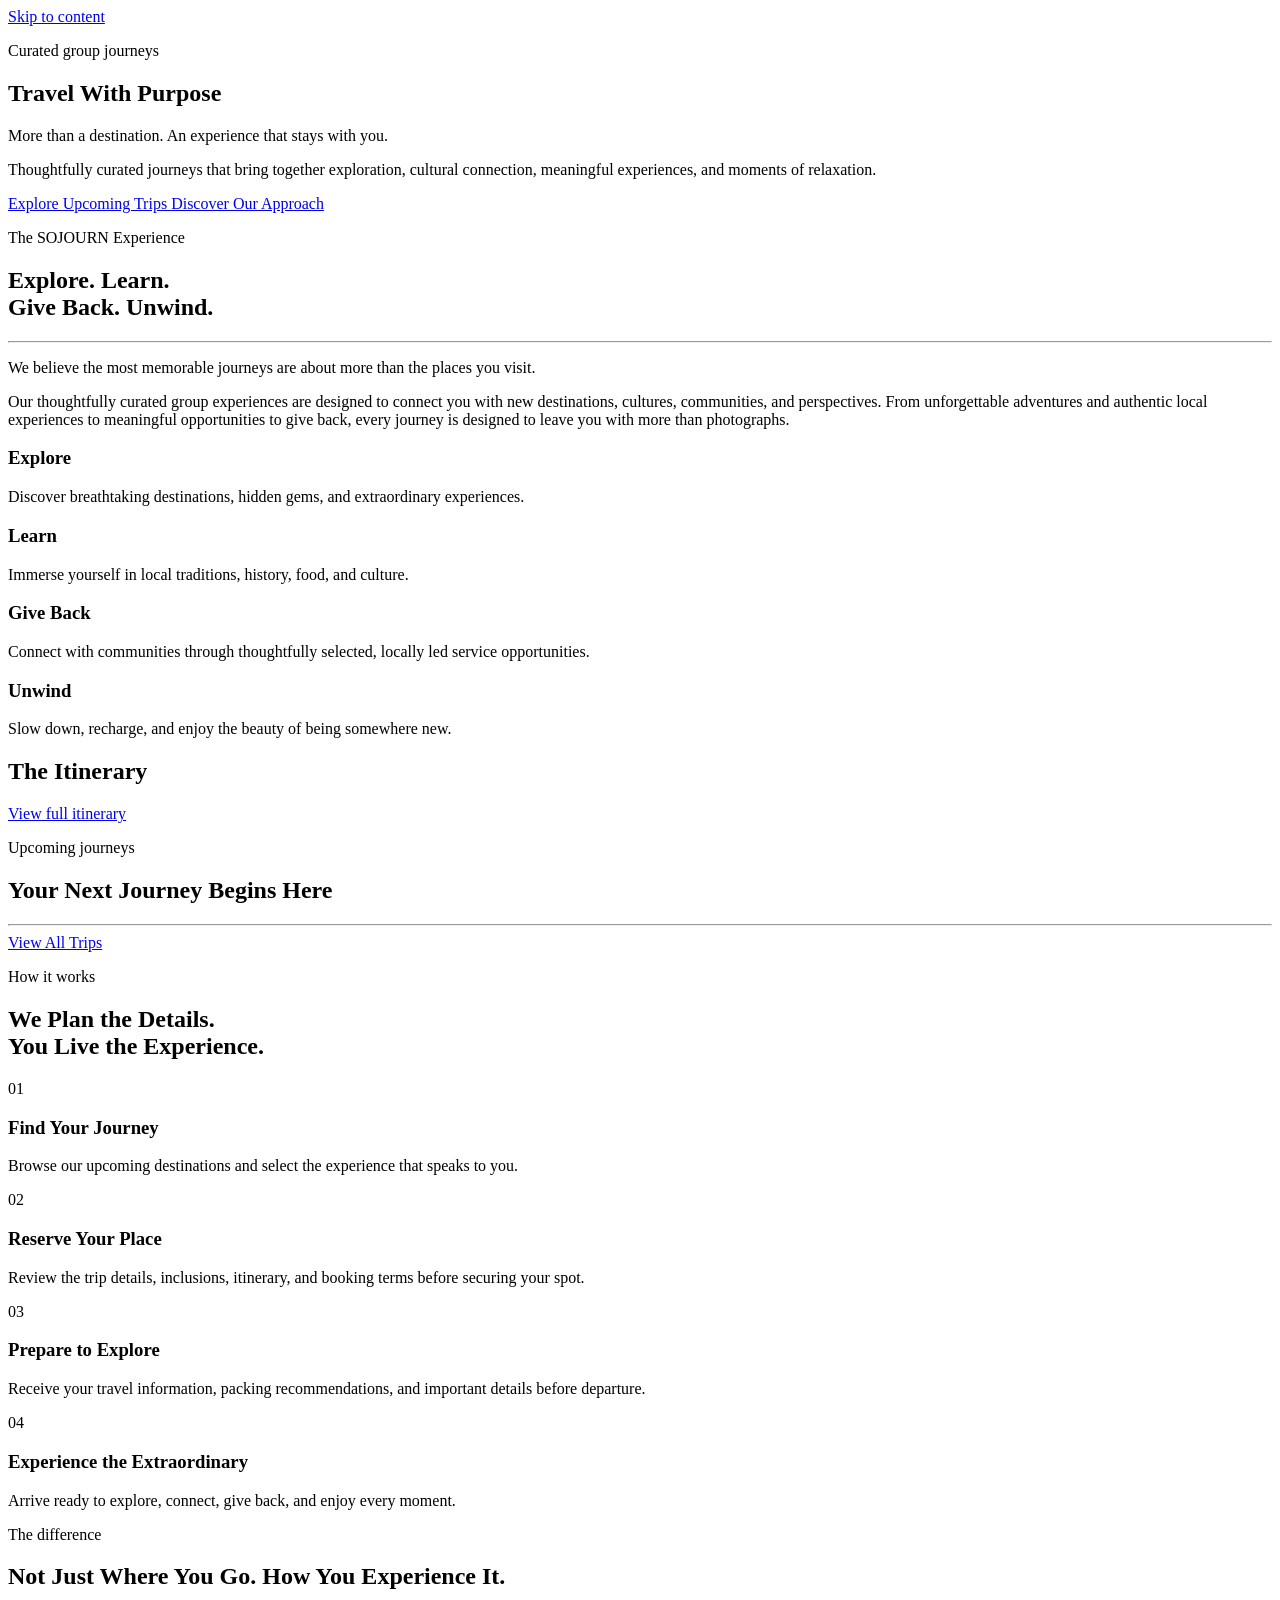
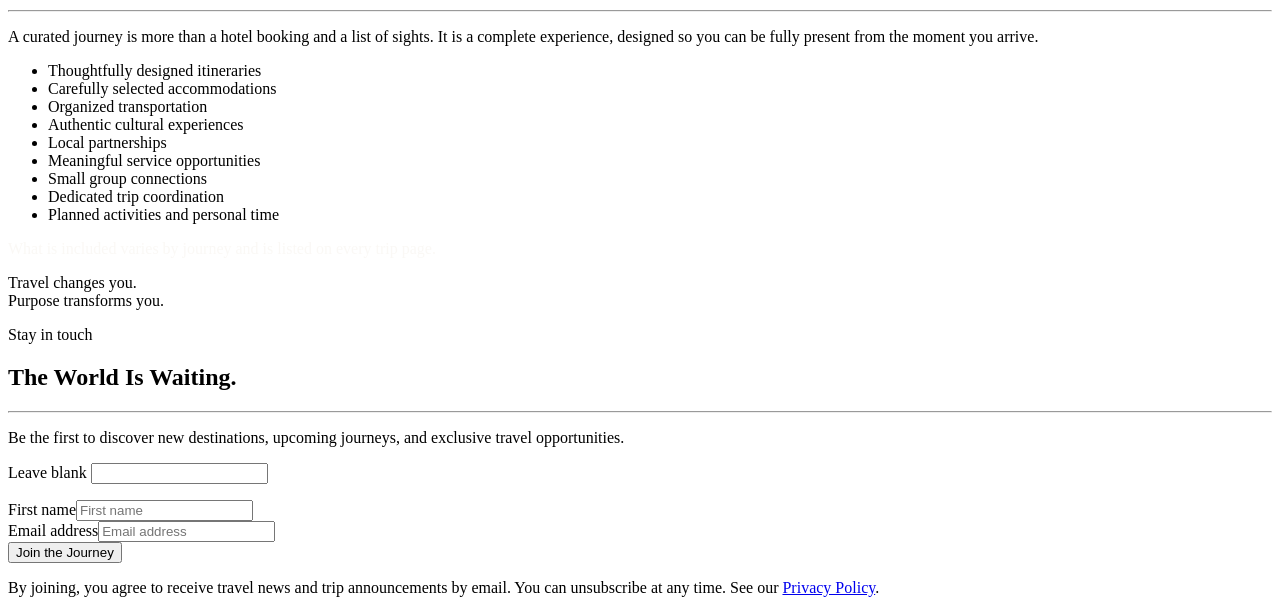
==== index.html @ 76ed1689 "Add files via upload" ====
<!doctype html>
<html lang="en" class="no-js">
<head>
  <meta charset="utf-8">
  <meta name="viewport" content="width=device-width, initial-scale=1">
  <title>SOJOURN | Travel With Purpose</title>
  <meta name="description" content="Thoughtfully curated small group journeys that bring together exploration, cultural connection, meaningful service and time to unwind.">
  <meta property="og:title" content="SOJOURN | Travel With Purpose">
  <meta property="og:description" content="Curated group journeys to explore, learn, give back and unwind.">
  <meta property="og:type" content="website">
  <meta property="og:image" content="https://images.unsplash.com/photo-1499678329028-101435549a4e?auto=format&fit=crop&w=1200&q=75">
  <meta name="theme-color" content="#28372E">
  <link rel="icon" href="assets/img/favicon.svg" type="image/svg+xml">
  <link rel="preconnect" href="https://fonts.googleapis.com">
  <link rel="preconnect" href="https://fonts.gstatic.com" crossorigin>
  <link href="https://fonts.googleapis.com/css2?family=Cormorant+Garamond:ital,wght@0,400;0,500;1,400&family=Inter:wght@400;500;600&family=Pinyon+Script&display=swap" rel="stylesheet">
  <link rel="stylesheet" href="assets/css/styles.css">
</head>
<body data-page="home">
  <a class="skip-link" href="#main">Skip to content</a>
  <header data-site-header></header>

  <main id="main">
    <!-- HERO -->
    <section class="hero" aria-labelledby="hero-title">
      <div class="hero-media"><span data-img="1499678329028-101435549a4e" data-alt="Sunset over a cliffside village on the Italian coast" data-eager></span></div>
      <div class="container hero-content">
        <p class="eyebrow">Curated group journeys</p>
        <h1 class="display" id="hero-title">Travel With Purpose</h1>
        <p class="hero-sub">More than a destination. An experience that stays with you.</p>
        <p class="hero-desc">Thoughtfully curated journeys that bring together exploration, cultural connection, meaningful experiences, and moments of relaxation.</p>
        <div class="btn-row">
          <a class="btn btn-light" href="trips.html">Explore Upcoming Trips <span data-icon="arrow"></span></a>
          <a class="btn btn-outline" href="approach.html">Discover Our Approach</a>
        </div>
      </div>
      <span class="scroll-cue" aria-hidden="true"></span>
    </section>

    <!-- EXPERIENCE -->
    <section class="section" aria-labelledby="exp-title">
      <div class="container split wide-right">
        <div class="framed-img reveal"><span data-img="1469796466635-455ede028aca" data-alt="A whitewashed terrace with bougainvillea above the sea" data-sizes="(min-width:900px) 45vw, 100vw"></span></div>
        <div class="reveal d1">
          <p class="eyebrow">The <span data-brand="name">SOJOURN</span> Experience</p>
          <h2 class="h2" id="exp-title">Explore. Learn.<br>Give Back. Unwind.</h2>
          <hr class="rule">
          <p class="lead">We believe the most memorable journeys are about more than the places you visit.</p>
          <p class="muted">Our thoughtfully curated group experiences are designed to connect you with new destinations, cultures, communities, and perspectives. From unforgettable adventures and authentic local experiences to meaningful opportunities to give back, every journey is designed to leave you with more than photographs.</p>
          <div class="pillars">
            <div class="pillar"><span data-icon="compass"></span><h3>Explore</h3><p>Discover breathtaking destinations, hidden gems, and extraordinary experiences.</p></div>
            <div class="pillar"><span data-icon="book"></span><h3>Learn</h3><p>Immerse yourself in local traditions, history, food, and culture.</p></div>
            <div class="pillar"><span data-icon="heart"></span><h3>Give Back</h3><p>Connect with communities through thoughtfully selected, locally led service opportunities.</p></div>
            <div class="pillar"><span data-icon="sun"></span><h3>Unwind</h3><p>Slow down, recharge, and enjoy the beauty of being somewhere new.</p></div>
          </div>
        </div>
      </div>
    </section>

    <!-- FEATURED TRIP (filled from trips.js) -->
    <section id="featured" aria-label="Featured trip"></section>

    <!-- ITINERARY PREVIEW (filled from trips.js) -->
    <section class="section tight" id="itinerary-preview" aria-labelledby="strip-title">
      <div class="container">
        <div class="strip-head"><h2 id="strip-title">The Itinerary</h2><span class="line"></span><a class="text-link" id="strip-link" href="trips.html">View full itinerary <span data-icon="arrow"></span></a></div>
        <div class="day-strip" id="day-strip"></div>
      </div>
    </section>

    <!-- DESTINATIONS -->
    <section class="section bg-cream" aria-labelledby="dest-title">
      <div class="container">
        <div class="section-head center reveal">
          <p class="eyebrow">Upcoming journeys</p>
          <h2 class="h2" id="dest-title">Your Next Journey Begins Here</h2>
          <hr class="rule">
        </div>
        <div class="trip-grid four" id="home-trips"></div>
        <div class="center mt-l"><a class="btn btn-dark" href="trips.html">View All Trips <span data-icon="arrow"></span></a></div>
      </div>
    </section>

    <!-- HOW IT WORKS -->
    <section class="section" aria-labelledby="how-title">
      <div class="container">
        <div class="section-head reveal">
          <p class="eyebrow">How it works</p>
          <h2 class="h2" id="how-title">We Plan the Details.<br>You Live the Experience.</h2>
        </div>
        <div class="steps">
          <div class="step reveal"><span class="step-num">01</span><h3>Find Your Journey</h3><p>Browse our upcoming destinations and select the experience that speaks to you.</p></div>
          <div class="step reveal d1"><span class="step-num">02</span><h3>Reserve Your Place</h3><p>Review the trip details, inclusions, itinerary, and booking terms before securing your spot.</p></div>
          <div class="step reveal d2"><span class="step-num">03</span><h3>Prepare to Explore</h3><p>Receive your travel information, packing recommendations, and important details before departure.</p></div>
          <div class="step reveal d3"><span class="step-num">04</span><h3>Experience the Extraordinary</h3><p>Arrive ready to explore, connect, give back, and enjoy every moment.</p></div>
        </div>
      </div>
    </section>

    <!-- THE DIFFERENCE -->
    <section class="section bg-forest on-dark" aria-labelledby="diff-title">
      <div class="container split">
        <div class="reveal">
          <p class="eyebrow">The difference</p>
          <h2 class="h2" id="diff-title">Not Just Where You Go. How You Experience It.</h2>
          <hr class="rule">
          <p class="lead">A curated journey is more than a hotel booking and a list of sights. It is a complete experience, designed so you can be fully present from the moment you arrive.</p>
          <ul class="diff-list mt-m">
            <li><span data-icon="check"></span>Thoughtfully designed itineraries</li>
            <li><span data-icon="check"></span>Carefully selected accommodations</li>
            <li><span data-icon="check"></span>Organized transportation</li>
            <li><span data-icon="check"></span>Authentic cultural experiences</li>
            <li><span data-icon="check"></span>Local partnerships</li>
            <li><span data-icon="check"></span>Meaningful service opportunities</li>
            <li><span data-icon="check"></span>Small group connections</li>
            <li><span data-icon="check"></span>Dedicated trip coordination</li>
            <li><span data-icon="check"></span>Planned activities and personal time</li>
          </ul>
          <p class="small mt-m" style="color:rgba(247,244,238,.6)">What is included varies by journey and is listed on every trip page.</p>
        </div>
        <div class="reveal d1"><span data-img="1528605248644-14dd04022da1" data-alt="A small group sharing a long dinner together" data-sizes="(min-width:900px) 45vw, 100vw"></span></div>
      </div>
    </section>

    <!-- QUOTE -->
    <section class="quote-band" aria-label="Our belief">
      <span data-img="1476514525535-07fb3b4ae5f1" data-alt=""></span>
      <div class="container reveal">
        <p class="script mb-0">Travel changes you.<br>Purpose transforms you.</p>
      </div>
    </section>

    <!-- SIGNUP -->
    <section class="section" id="join" aria-labelledby="join-title">
      <div class="container signup">
        <div class="signup-media reveal"><span data-img="1498503182468-3b51cbb6cb24" data-alt="A table set on a terrace overlooking the sea" data-sizes="(min-width:900px) 45vw, 100vw"></span></div>
        <div class="reveal d1">
          <p class="eyebrow">Stay in touch</p>
          <h2 class="h2" id="join-title">The World Is Waiting.</h2>
          <hr class="rule">
          <p class="muted">Be the first to discover new destinations, upcoming journeys, and exclusive travel opportunities.</p>
          <form name="newsletter" method="POST" data-netlify="true" netlify-honeypot="bot-field" data-simple-form data-success="Welcome to the journey. Watch your inbox for our next destinations." novalidate>
            <input type="hidden" name="form-name" value="newsletter">
            <p class="hidden"><label>Leave blank <input name="bot-field" tabindex="-1" autocomplete="off"></label></p>
            <div class="signup-fields">
              <div class="field"><label for="nl-name" class="visually-hidden">First name</label><input class="input" id="nl-name" name="first_name" placeholder="First name" autocomplete="given-name" required data-msg="Please enter your first name."></div>
              <div class="field"><label for="nl-email" class="visually-hidden">Email address</label><input class="input" id="nl-email" name="email" type="email" placeholder="Email address" autocomplete="email" required data-msg="Please enter your email address."></div>
              <button class="btn btn-dark" type="submit">Join the Journey</button>
            </div>
            <p class="consent">By joining, you agree to receive travel news and trip announcements by email. You can unsubscribe at any time. See our <a href="privacy.html">Privacy Policy</a>.</p>
            <div class="form-status" role="status" aria-live="polite"></div>
          </form>
        </div>
      </div>
    </section>
  </main>

  <footer data-site-footer></footer>

  <script src="assets/js/brand.js"></script>
  <script src="assets/js/trips.js"></script>
  <script src="assets/js/site.js"></script>
  <script src="assets/js/home.js"></script>
</body>
</html>
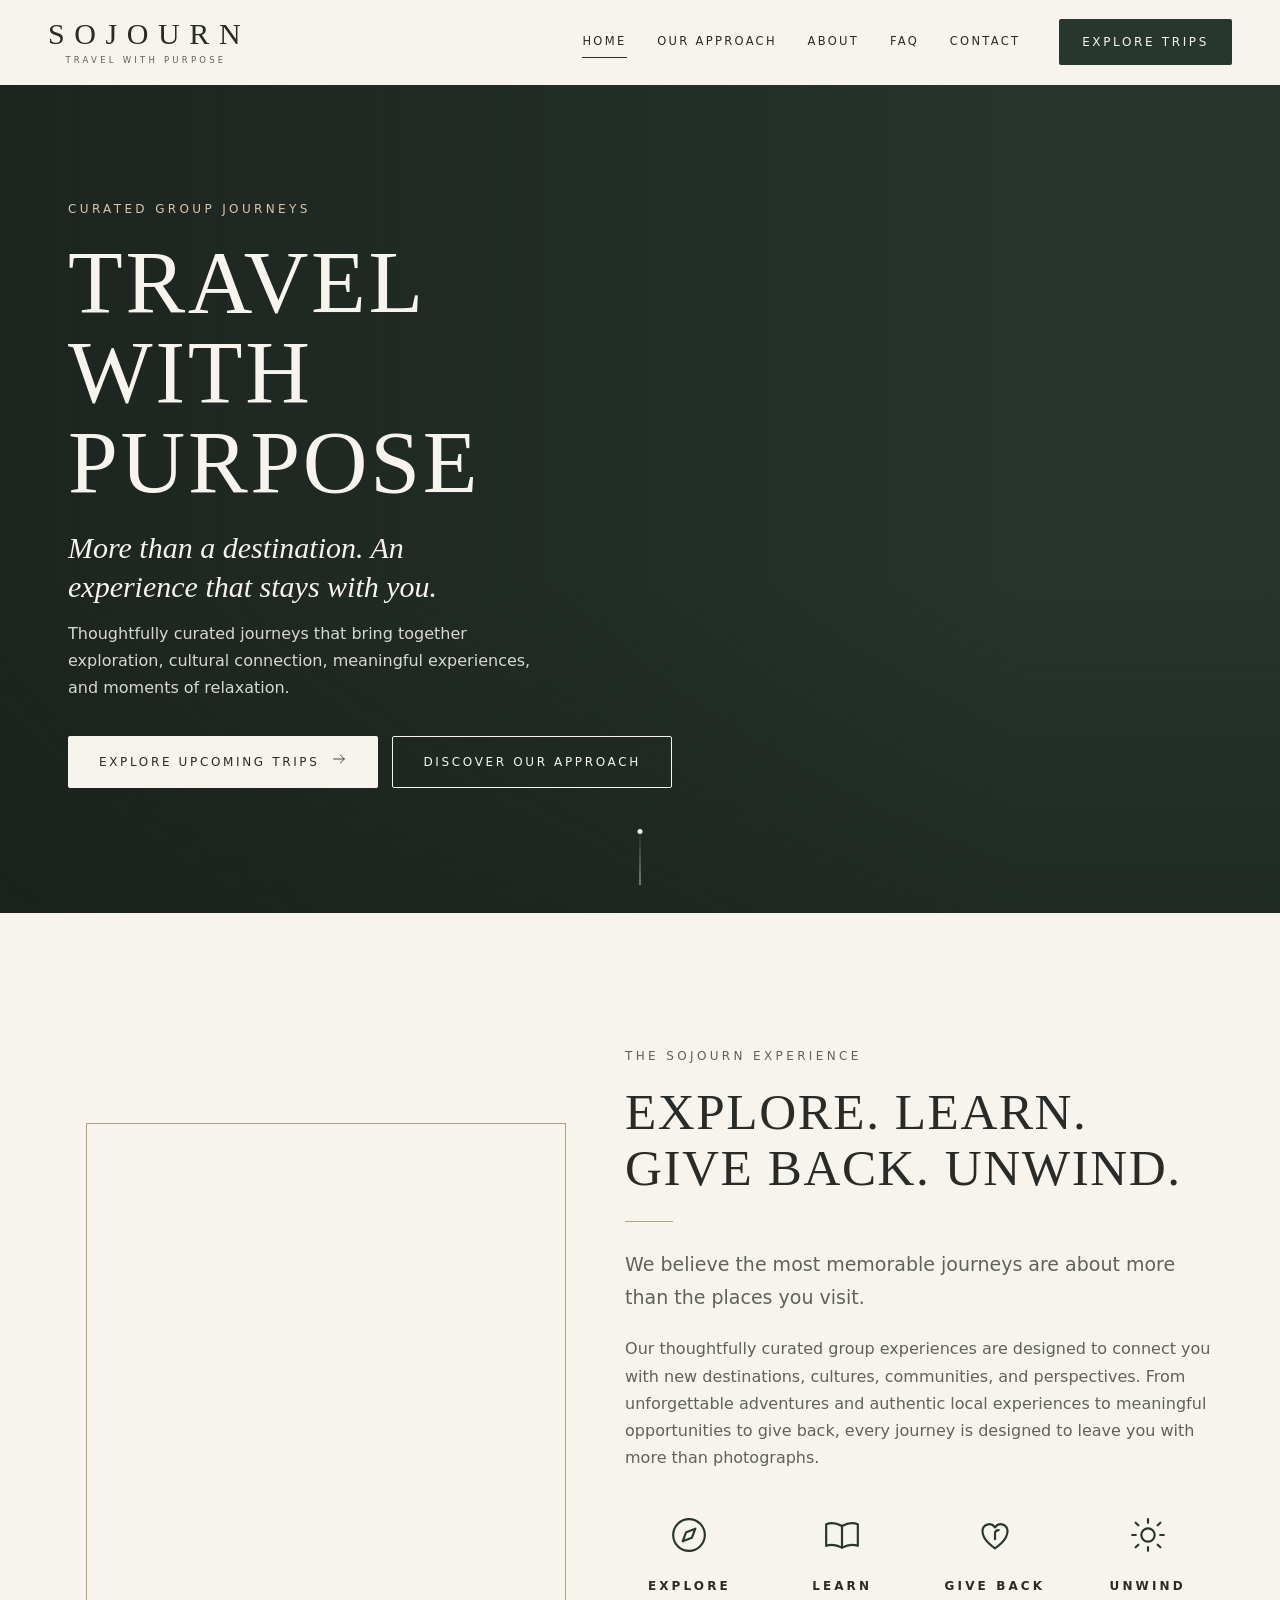
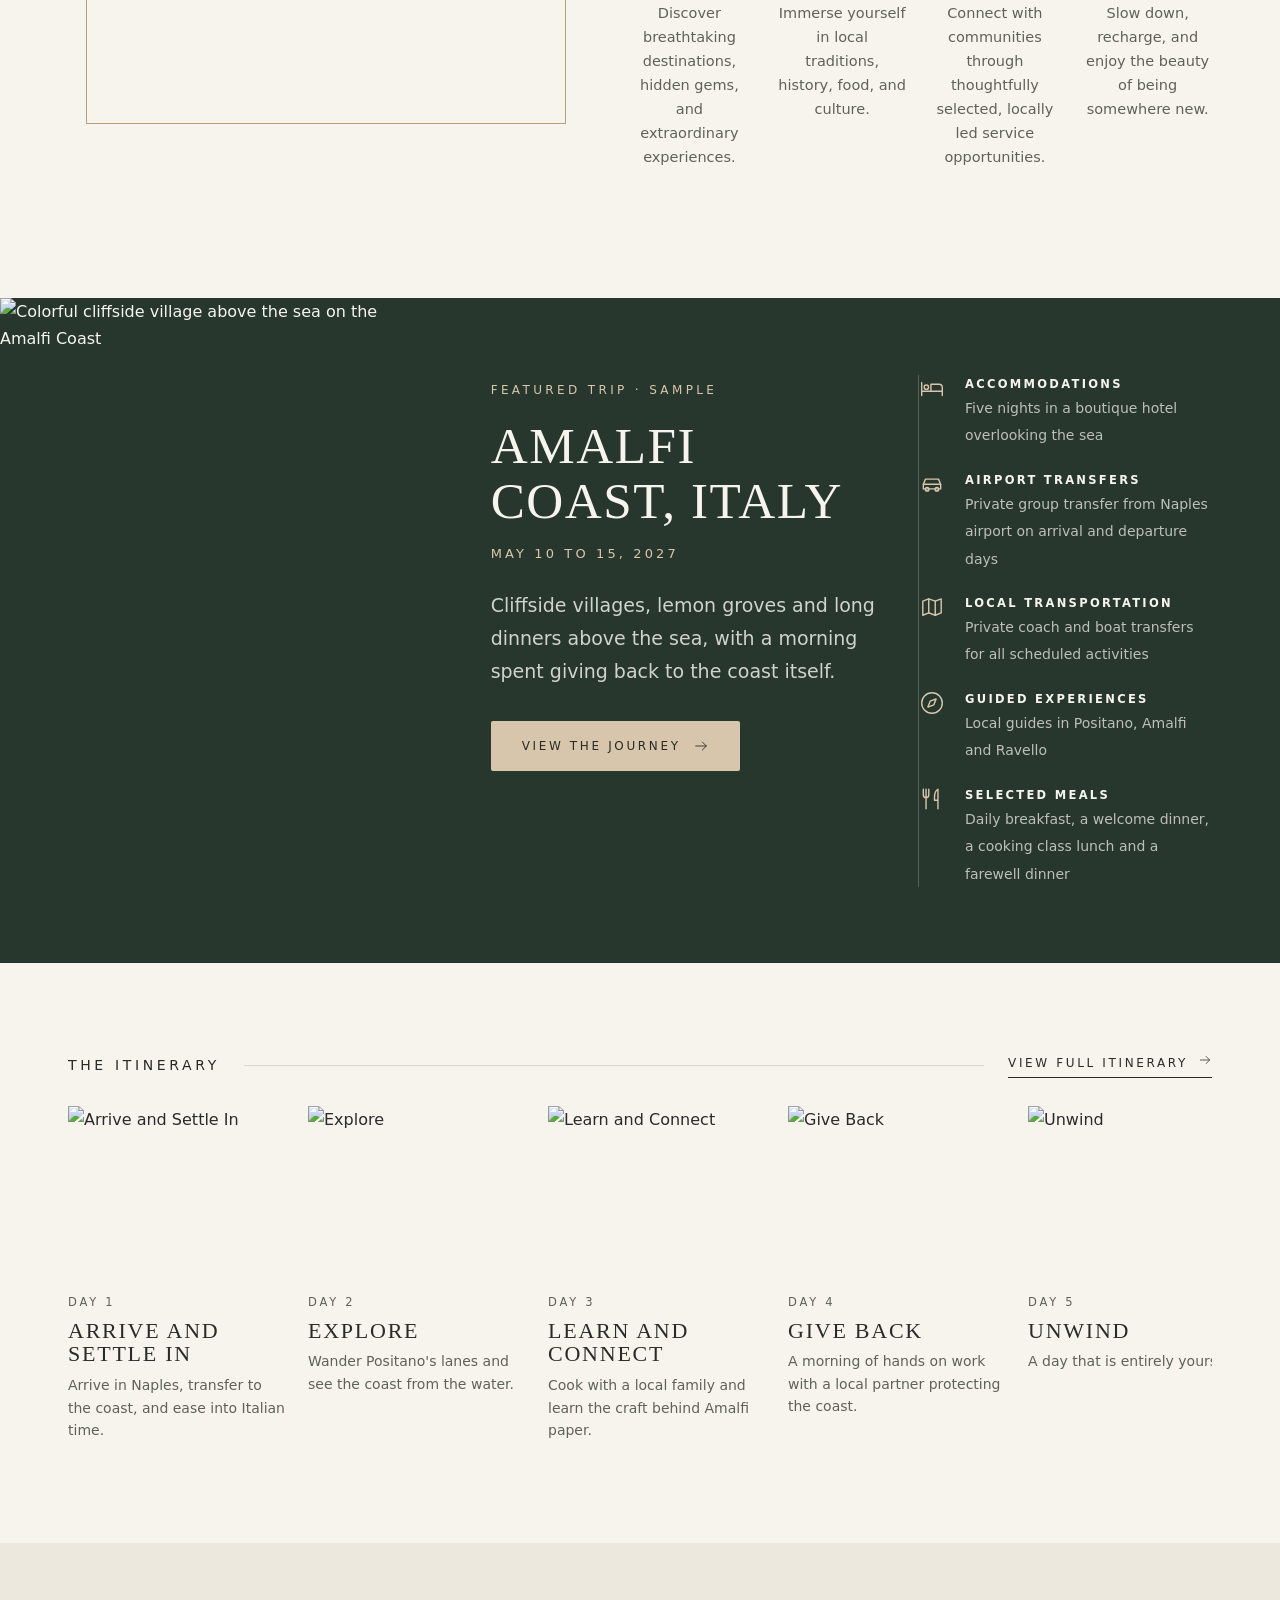
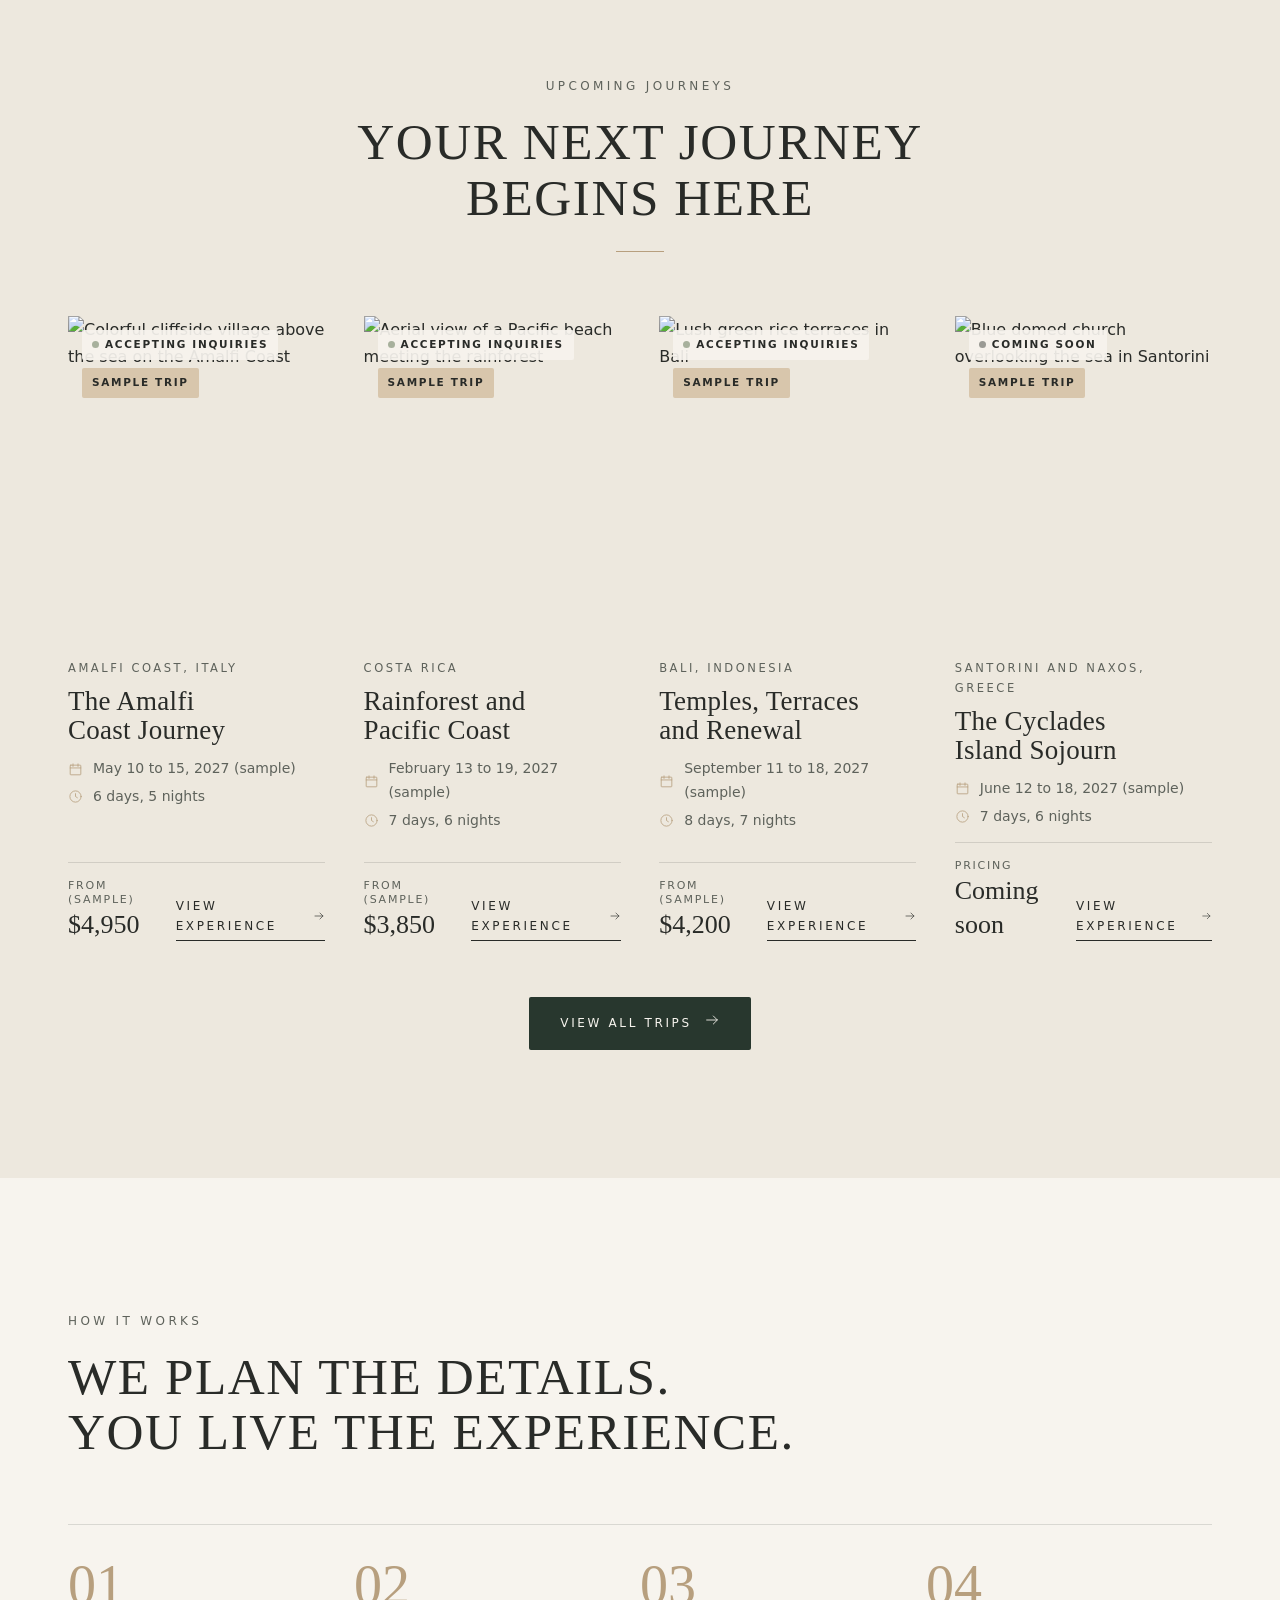
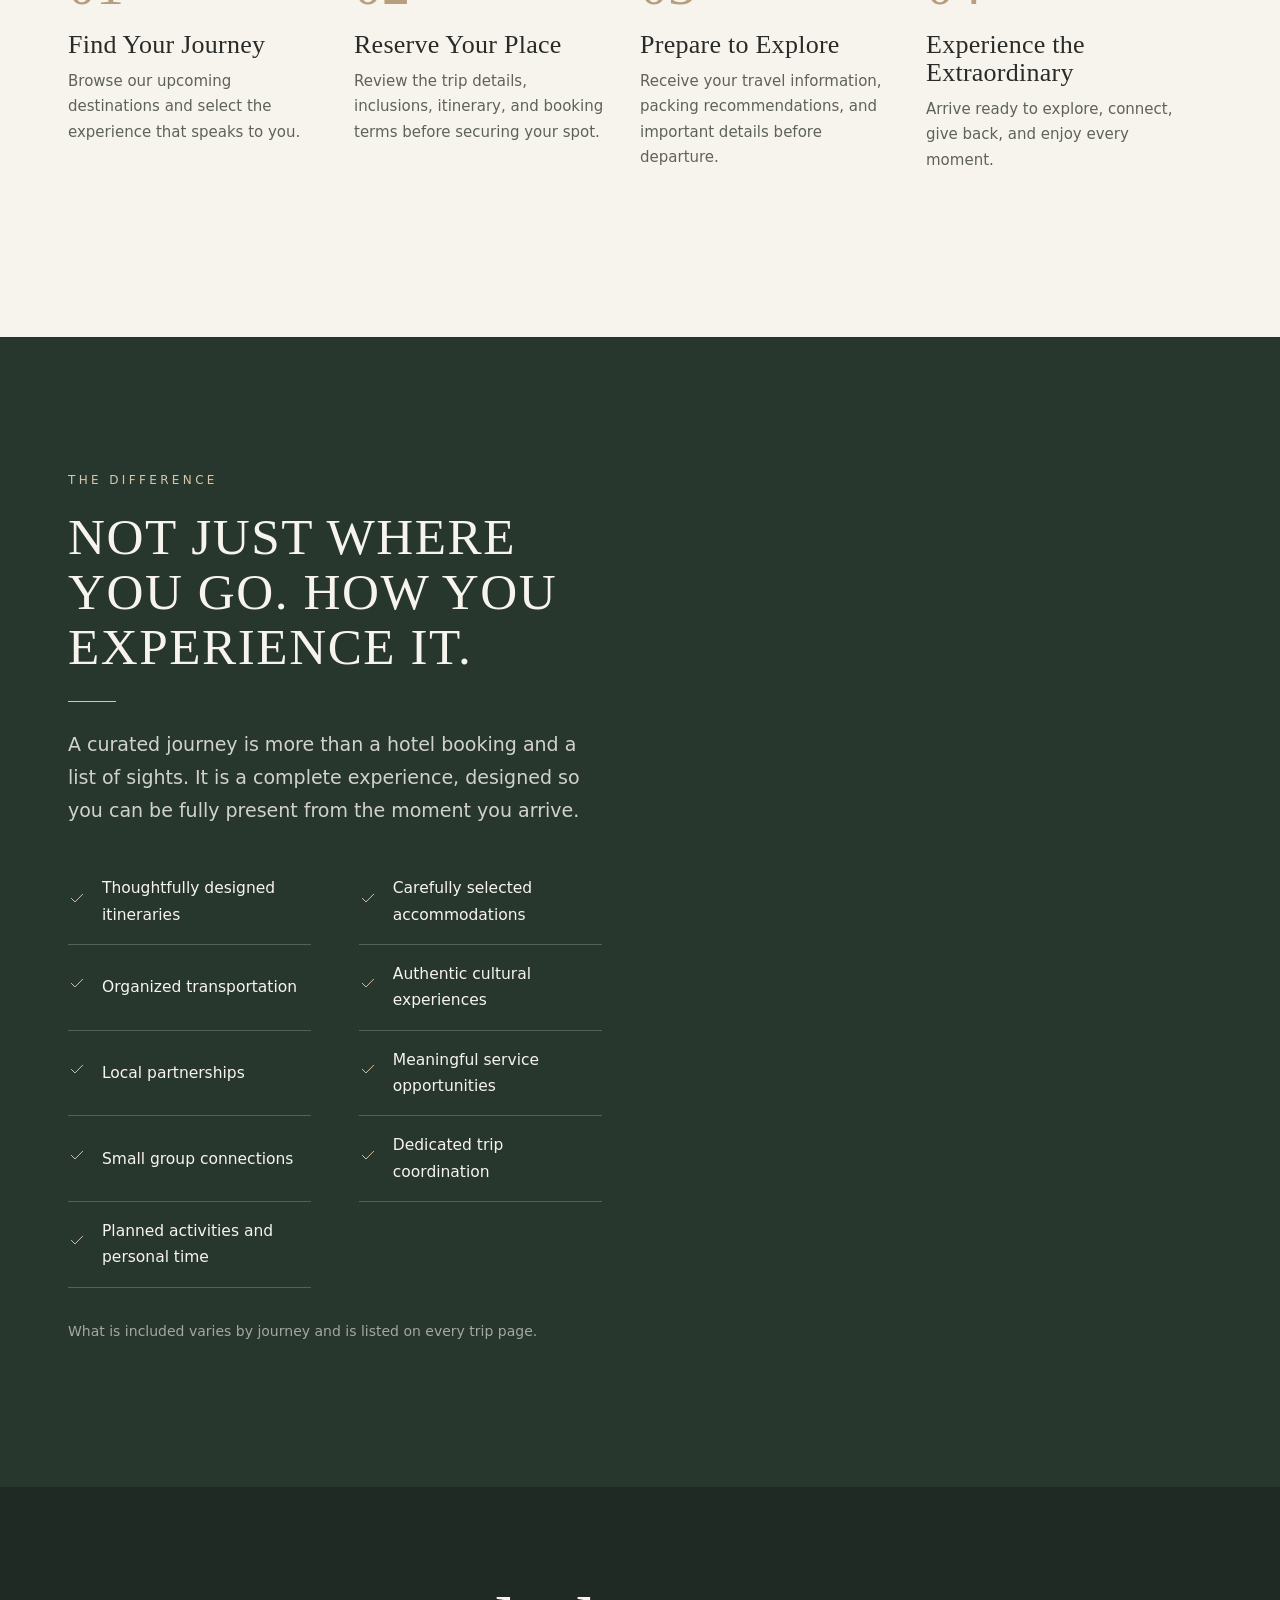
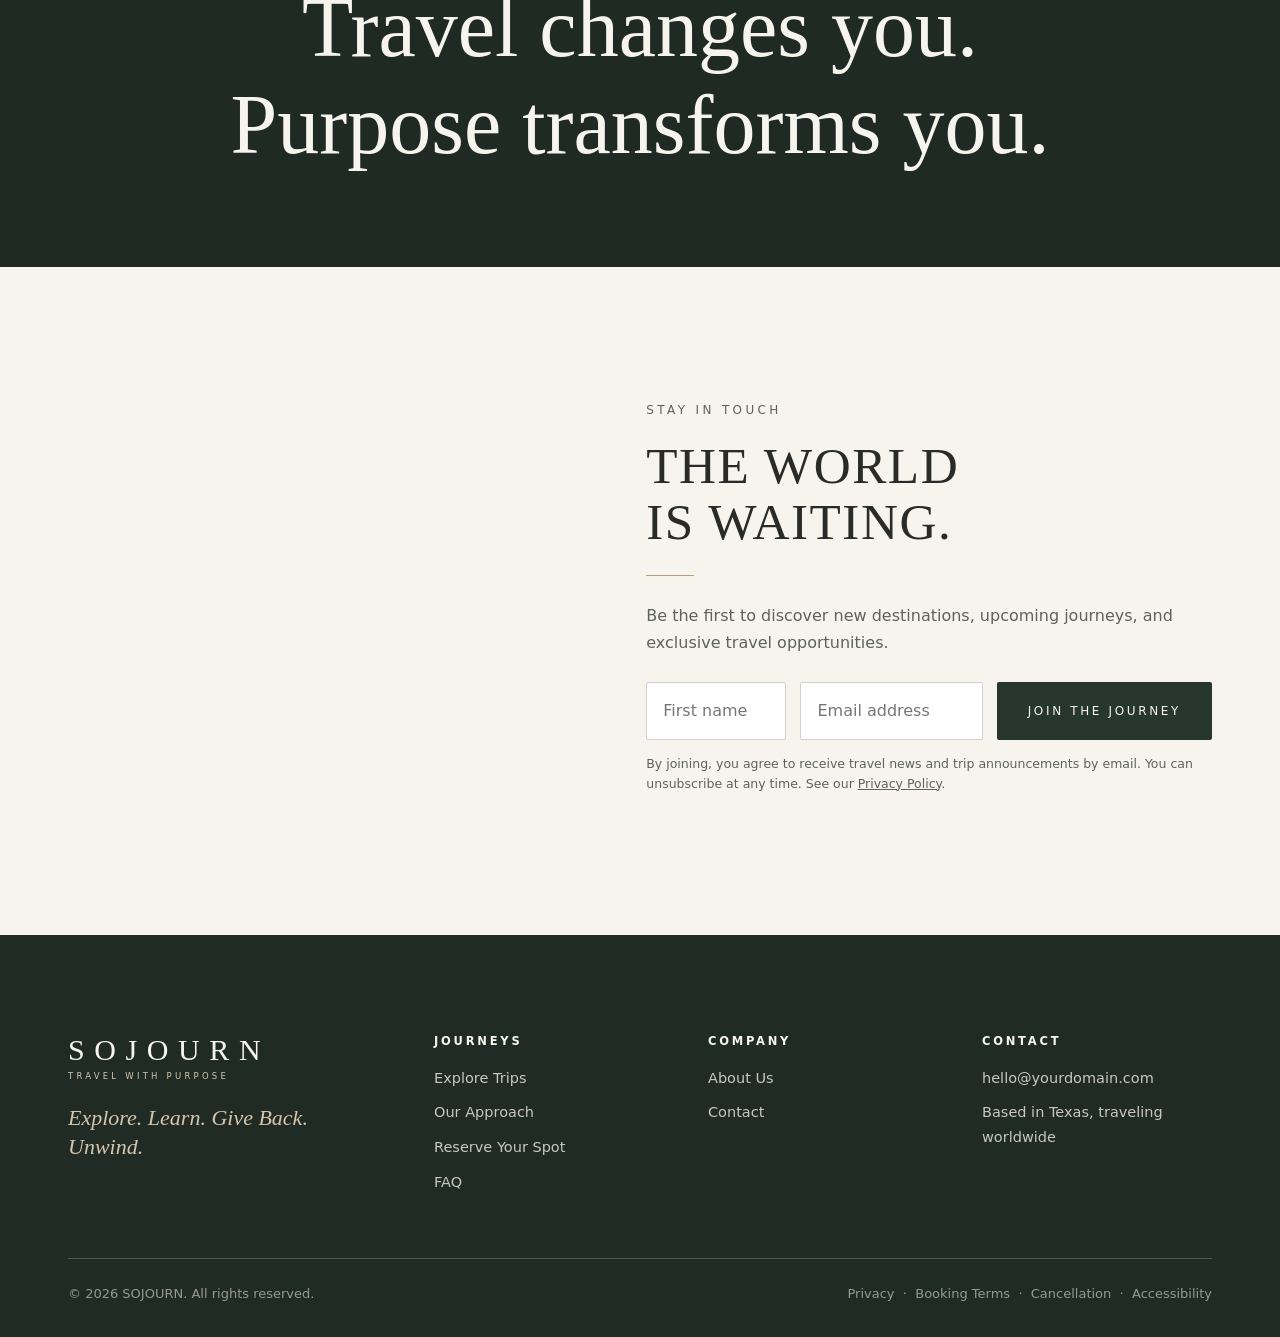
==== commit f627b504: "Add files via upload" ====
--- a/index.html
+++ b/index.html
@@ -10,11 +10,11 @@
   <meta property="og:type" content="website">
   <meta property="og:image" content="https://images.unsplash.com/photo-1499678329028-101435549a4e?auto=format&fit=crop&w=1200&q=75">
   <meta name="theme-color" content="#28372E">
-  <link rel="icon" href="assets/img/favicon.svg" type="image/svg+xml">
+  <link rel="icon" href="favicon.svg" type="image/svg+xml">
   <link rel="preconnect" href="https://fonts.googleapis.com">
   <link rel="preconnect" href="https://fonts.gstatic.com" crossorigin>
   <link href="https://fonts.googleapis.com/css2?family=Cormorant+Garamond:ital,wght@0,400;0,500;1,400&family=Inter:wght@400;500;600&family=Pinyon+Script&display=swap" rel="stylesheet">
-  <link rel="stylesheet" href="assets/css/styles.css">
+  <link rel="stylesheet" href="styles.css">
 </head>
 <body data-page="home">
   <a class="skip-link" href="#main">Skip to content</a>
@@ -157,9 +157,9 @@
 
   <footer data-site-footer></footer>
 
-  <script src="assets/js/brand.js"></script>
-  <script src="assets/js/trips.js"></script>
-  <script src="assets/js/site.js"></script>
-  <script src="assets/js/home.js"></script>
+  <script src="brand.js"></script>
+  <script src="trips.js"></script>
+  <script src="site.js"></script>
+  <script src="home.js"></script>
 </body>
 </html>
--- a/styles.css
+++ b/styles.css
@@ -0,0 +1,639 @@
+/* =========================================================
+   SOJOURN DESIGN SYSTEM
+   ========================================================= */
+:root {
+  --ivory: #F7F4EE;
+  --cream: #EDE8DE;
+  --forest: #28372E;
+  --forest-deep: #1F2B24;
+  --sage: #A7B09C;
+  --champagne: #D8C6AC;
+  --champagne-deep: #B79F7E;
+  --charcoal: #292B28;
+  --muted: #5E625B;
+  --white: #FFFFFF;
+  --line: rgba(41, 43, 40, 0.14);
+  --line-light: rgba(247, 244, 238, 0.22);
+
+  --serif: "Cormorant Garamond", "Playfair Display", Georgia, serif;
+  --sans: "Inter", "DM Sans", system-ui, -apple-system, "Segoe UI", sans-serif;
+  --script: "Pinyon Script", "Cormorant Garamond", cursive;
+
+  --max: 1240px;
+  --gutter: clamp(16px, 4vw, 48px);
+  --section: clamp(72px, 10vw, 140px);
+  --radius: 2px;
+  --ease: cubic-bezier(.22, .61, .36, 1);
+  --header-h: 84px;
+}
+
+*, *::before, *::after { box-sizing: border-box; }
+html { scroll-behavior: smooth; -webkit-text-size-adjust: 100%; }
+body {
+  margin: 0;
+  background: var(--ivory);
+  color: var(--charcoal);
+  font-family: var(--sans);
+  font-size: 16px;
+  line-height: 1.7;
+  font-weight: 400;
+  -webkit-font-smoothing: antialiased;
+  overflow-x: hidden;
+}
+img { max-width: 100%; display: block; }
+a { color: inherit; }
+button, input, select, textarea { font: inherit; color: inherit; }
+::selection { background: var(--champagne); color: var(--charcoal); }
+
+:focus-visible { outline: 2px solid var(--champagne-deep); outline-offset: 3px; }
+.on-dark :focus-visible { outline-color: var(--champagne); }
+
+.skip-link {
+  position: absolute; left: 16px; top: -60px; z-index: 200;
+  background: var(--forest); color: var(--ivory); padding: 10px 16px;
+  text-decoration: none; font-size: 14px; transition: top .2s;
+}
+.skip-link:focus { top: 12px; }
+
+.visually-hidden {
+  position: absolute !important; width: 1px; height: 1px; overflow: hidden;
+  clip: rect(0 0 0 0); white-space: nowrap; border: 0; padding: 0; margin: -1px;
+}
+
+/* ---------- Type ---------- */
+h1, h2, h3, h4 {
+  font-family: var(--serif);
+  font-weight: 400;
+  line-height: 1.08;
+  margin: 0 0 .5em;
+  letter-spacing: .01em;
+  text-wrap: balance;
+}
+.display { font-size: clamp(44px, 7vw, 92px); text-transform: uppercase; letter-spacing: .03em; line-height: 1; }
+.h1 { font-size: clamp(38px, 5.2vw, 68px); text-transform: uppercase; letter-spacing: .03em; }
+.h2 { font-size: clamp(32px, 4vw, 52px); text-transform: uppercase; letter-spacing: .03em; }
+.h3 { font-size: clamp(24px, 2.4vw, 32px); }
+.h4 { font-size: 22px; }
+p { margin: 0 0 1.1em; }
+.lead { font-size: clamp(17px, 1.6vw, 19px); line-height: 1.75; color: var(--muted); max-width: 62ch; }
+.on-dark .lead { color: rgba(247, 244, 238, .82); }
+.eyebrow {
+  display: inline-block;
+  font-family: var(--sans);
+  font-size: 12px;
+  font-weight: 500;
+  letter-spacing: .28em;
+  text-transform: uppercase;
+  margin-bottom: 18px;
+  color: var(--muted);
+}
+.on-dark .eyebrow { color: var(--champagne); }
+.rule { width: 48px; height: 1px; background: var(--champagne-deep); border: 0; margin: 26px 0; }
+.on-dark .rule { background: var(--champagne); }
+.center { text-align: center; }
+.center .rule, .center .lead { margin-left: auto; margin-right: auto; }
+.script { font-family: var(--script); font-weight: 400; text-transform: none; letter-spacing: 0; }
+
+/* ---------- Layout ---------- */
+.container { width: 100%; max-width: var(--max); margin: 0 auto; padding: 0 var(--gutter); }
+.container.narrow { max-width: 860px; }
+.section { padding: var(--section) 0; }
+.section.tight { padding: clamp(56px, 7vw, 96px) 0; }
+.bg-cream { background: var(--cream); }
+.bg-forest { background: var(--forest); color: var(--ivory); }
+.bg-white { background: var(--white); }
+.section-head { margin-bottom: clamp(40px, 5vw, 64px); }
+.section-head.center { max-width: 760px; margin-left: auto; margin-right: auto; }
+.split { display: grid; grid-template-columns: 1fr; gap: clamp(36px, 6vw, 88px); align-items: center; }
+@media (min-width: 900px) {
+  .split { grid-template-columns: 1fr 1fr; }
+  .split.wide-left { grid-template-columns: 1.1fr .9fr; }
+  .split.wide-right { grid-template-columns: .9fr 1.1fr; }
+}
+.stack > * + * { margin-top: 16px; }
+
+/* ---------- Buttons ---------- */
+.btn {
+  display: inline-flex; align-items: center; justify-content: center; gap: 12px;
+  min-height: 50px; padding: 14px 30px;
+  font-family: var(--sans); font-size: 12px; font-weight: 500;
+  letter-spacing: .22em; text-transform: uppercase; text-decoration: none;
+  border: 1px solid transparent; border-radius: var(--radius);
+  cursor: pointer; transition: background .35s var(--ease), color .35s var(--ease), border-color .35s var(--ease), transform .35s var(--ease);
+  white-space: nowrap;
+}
+.btn svg { width: 16px; height: 16px; transition: transform .35s var(--ease); }
+.btn:hover svg { transform: translateX(4px); }
+.btn-dark { background: var(--forest); color: var(--ivory); }
+.btn-dark:hover { background: var(--forest-deep); }
+.btn-light { background: var(--ivory); color: var(--charcoal); }
+.btn-light:hover { background: var(--white); }
+.btn-champagne { background: var(--champagne); color: var(--charcoal); }
+.btn-champagne:hover { background: #E3D4BE; }
+.btn-outline { border-color: currentColor; background: transparent; }
+.btn-outline:hover { background: var(--charcoal); color: var(--ivory); border-color: var(--charcoal); }
+.on-dark .btn-outline:hover, .hero .btn-outline:hover { background: var(--ivory); color: var(--charcoal); border-color: var(--ivory); }
+.btn[disabled], .btn[aria-disabled="true"] { opacity: .45; cursor: not-allowed; }
+.btn-block { width: 100%; }
+.btn-row { display: flex; flex-wrap: wrap; gap: 14px; }
+.text-link {
+  font-size: 12px; font-weight: 500; letter-spacing: .22em; text-transform: uppercase;
+  text-decoration: none; display: inline-flex; align-items: center; gap: 10px;
+  border-bottom: 1px solid currentColor; padding-bottom: 4px;
+}
+.text-link svg { width: 14px; height: 14px; transition: transform .35s var(--ease); }
+.text-link:hover svg { transform: translateX(4px); }
+
+/* ---------- Header ---------- */
+.site-header {
+  position: sticky; top: 0; z-index: 100;
+  background: rgba(247, 244, 238, .96);
+  backdrop-filter: saturate(140%) blur(10px);
+  -webkit-backdrop-filter: saturate(140%) blur(10px);
+  border-bottom: 1px solid transparent;
+  transition: border-color .3s, box-shadow .3s;
+}
+.site-header.scrolled { border-bottom-color: var(--line); }
+.header-inner {
+  max-width: 1400px; margin: 0 auto; padding: 0 var(--gutter);
+  height: var(--header-h); display: flex; align-items: center; justify-content: space-between; gap: 24px;
+}
+.wordmark { text-decoration: none; display: inline-flex; flex-direction: column; align-items: center; line-height: 1; }
+.wordmark-name { font-family: var(--serif); font-size: 30px; letter-spacing: .32em; margin-right: -.32em; font-weight: 400; }
+.wordmark-tag { font-size: 8.5px; letter-spacing: .38em; text-transform: uppercase; margin-top: 7px; color: var(--muted); margin-right: -.38em; }
+.wordmark img { height: 44px; width: auto; }
+.main-nav { display: flex; align-items: center; gap: clamp(18px, 2.4vw, 36px); }
+.main-nav a.nav-link {
+  font-size: 11.5px; font-weight: 500; letter-spacing: .2em; text-transform: uppercase;
+  text-decoration: none; position: relative; padding: 6px 0;
+}
+.main-nav a.nav-link::after {
+  content: ""; position: absolute; left: 0; right: 0; bottom: 0; height: 1px;
+  background: currentColor; transform: scaleX(0); transform-origin: left; transition: transform .35s var(--ease);
+}
+.main-nav a.nav-link:hover::after, .main-nav a.nav-link[aria-current="page"]::after { transform: scaleX(1); }
+.main-nav .btn { min-height: 44px; padding: 12px 22px; margin-left: 8px; }
+.menu-toggle {
+  display: none; background: none; border: 0; padding: 10px; margin-right: -10px; cursor: pointer;
+  width: 44px; height: 44px; align-items: center; justify-content: center;
+}
+.menu-toggle span, .menu-toggle span::before, .menu-toggle span::after {
+  display: block; width: 24px; height: 1px; background: var(--charcoal); position: relative; transition: transform .3s var(--ease), background .3s;
+}
+.menu-toggle span::before, .menu-toggle span::after { content: ""; position: absolute; left: 0; }
+.menu-toggle span::before { top: -7px; }
+.menu-toggle span::after { top: 7px; }
+.menu-open .menu-toggle span { background: transparent; }
+.menu-open .menu-toggle span::before { transform: translateY(7px) rotate(45deg); }
+.menu-open .menu-toggle span::after { transform: translateY(-7px) rotate(-45deg); }
+
+@media (max-width: 1023px) {
+  :root { --header-h: 72px; }
+  .site-header { backdrop-filter: none; -webkit-backdrop-filter: none; background: var(--ivory); }
+  .wordmark-name { font-size: 24px; }
+  .menu-toggle { display: inline-flex; }
+  .main-nav {
+    position: fixed; inset: var(--header-h) 0 0 0; background: var(--ivory);
+    flex-direction: column; align-items: stretch; justify-content: flex-start; gap: 0;
+    padding: 24px var(--gutter) 40px; overflow-y: auto;
+    opacity: 0; visibility: hidden; transform: translateY(-8px);
+    transition: opacity .3s var(--ease), transform .3s var(--ease), visibility .3s;
+  }
+  .menu-open .main-nav { opacity: 1; visibility: visible; transform: none; }
+  .main-nav a.nav-link {
+    font-family: var(--serif); font-size: 30px; letter-spacing: .04em; text-transform: none;
+    padding: 14px 0; border-bottom: 1px solid var(--line);
+  }
+  .main-nav a.nav-link::after { display: none; }
+  .main-nav .btn { margin: 28px 0 0; width: 100%; min-height: 54px; }
+  body.menu-open { overflow: hidden; }
+}
+
+/* ---------- Demo notice ---------- */
+.notice-bar {
+  background: var(--cream); border-bottom: 1px solid var(--line);
+  font-size: 13px; color: var(--muted); text-align: center; padding: 10px var(--gutter);
+}
+.notice-bar strong { color: var(--charcoal); font-weight: 600; letter-spacing: .04em; }
+.owner-note {
+  display: inline-block; font-family: var(--sans); font-size: 10.5px; font-weight: 600;
+  letter-spacing: .14em; text-transform: uppercase; background: #F3E6C9; color: #6B5326;
+  padding: 3px 8px; border-radius: 2px; vertical-align: middle; margin-left: 6px; line-height: 1.5;
+}
+.badge {
+  display: inline-flex; align-items: center; gap: 6px;
+  font-size: 10.5px; font-weight: 600; letter-spacing: .16em; text-transform: uppercase;
+  padding: 6px 10px; border-radius: 2px; background: rgba(247, 244, 238, .92); color: var(--charcoal);
+}
+.badge.dark { background: var(--forest); color: var(--ivory); }
+.badge.sample { background: var(--champagne); color: var(--charcoal); }
+.status-dot { width: 7px; height: 7px; border-radius: 50%; background: var(--sage); display: inline-block; }
+.status-dot.limited { background: var(--champagne-deep); }
+.status-dot.closed { background: #9A9A94; }
+
+/* ---------- Hero ---------- */
+.hero {
+  position: relative; min-height: min(92vh, 860px); display: flex; align-items: center;
+  color: var(--ivory); overflow: hidden; background: var(--forest);
+}
+.hero-media { position: absolute; inset: 0; }
+.hero-media img { width: 100%; height: 100%; object-fit: cover; transform: scale(1.06); animation: heroZoom 14s var(--ease) forwards; }
+@keyframes heroZoom { to { transform: scale(1); } }
+.hero::after {
+  content: ""; position: absolute; inset: 0;
+  background: linear-gradient(90deg, rgba(25, 30, 26, .72) 0%, rgba(25, 30, 26, .42) 45%, rgba(25, 30, 26, .08) 80%),
+              linear-gradient(0deg, rgba(25, 30, 26, .45) 0%, rgba(25, 30, 26, 0) 40%);
+}
+.hero-content { position: relative; z-index: 2; padding-top: 80px; padding-bottom: 96px; }
+.hero-content .eyebrow { color: var(--champagne); }
+.hero-content .display { margin-bottom: 22px; max-width: 11ch; }
+.hero-sub { font-family: var(--serif); font-size: clamp(22px, 2.6vw, 30px); font-style: italic; margin: 0 0 14px; max-width: 30ch; line-height: 1.3; }
+.hero-desc { font-size: 16px; max-width: 46ch; color: rgba(247, 244, 238, .86); margin-bottom: 34px; }
+.hero .btn-outline { color: var(--ivory); }
+.scroll-cue {
+  position: absolute; left: 50%; bottom: 28px; z-index: 2; transform: translateX(-50%);
+  width: 1px; height: 56px; background: linear-gradient(to bottom, rgba(247,244,238,0), rgba(247,244,238,.8));
+}
+.scroll-cue::after {
+  content: ""; position: absolute; left: -2px; top: 0; width: 5px; height: 5px; border-radius: 50%;
+  background: var(--ivory); animation: cue 2.4s var(--ease) infinite;
+}
+@keyframes cue { 0% { transform: translateY(0); opacity: 0; } 30% { opacity: 1; } 100% { transform: translateY(52px); opacity: 0; } }
+
+.page-hero {
+  position: relative; min-height: 62vh; display: flex; align-items: flex-end; color: var(--ivory); overflow: hidden; background: var(--forest);
+}
+.page-hero .hero-media img { animation: none; transform: none; }
+.page-hero::after {
+  content: ""; position: absolute; inset: 0;
+  background: linear-gradient(0deg, rgba(25, 30, 26, .78) 0%, rgba(25, 30, 26, .3) 50%, rgba(25, 30, 26, .15) 100%);
+}
+.page-hero .container { position: relative; z-index: 2; padding-top: 120px; padding-bottom: clamp(48px, 7vw, 88px); }
+.page-hero .eyebrow { color: var(--champagne); }
+.page-hero.short { min-height: 46vh; }
+.plain-hero { padding: clamp(72px, 10vw, 128px) 0 clamp(40px, 5vw, 64px); }
+
+/* ---------- Pillars ---------- */
+.pillars { display: grid; grid-template-columns: repeat(2, 1fr); gap: 36px 24px; margin-top: 44px; }
+@media (min-width: 640px) { .pillars { grid-template-columns: repeat(4, 1fr); } }
+.pillar { text-align: center; }
+.pillar .icon { width: 40px; height: 40px; margin: 0 auto 16px; color: var(--forest); }
+.on-dark .pillar .icon { color: var(--champagne); }
+.pillar h3 { font-family: var(--sans); font-size: 12px; font-weight: 600; letter-spacing: .26em; text-transform: uppercase; margin-bottom: 10px; }
+.pillar p { font-size: 14.5px; line-height: 1.65; color: var(--muted); margin: 0; }
+.on-dark .pillar p { color: rgba(247,244,238,.75); }
+
+.framed-img { position: relative; }
+.framed-img img { width: 100%; aspect-ratio: 4 / 5; object-fit: cover; }
+.framed-img::before {
+  content: ""; position: absolute; inset: 12px -10px -12px 12px; border: 1px solid var(--champagne-deep); z-index: -1;
+}
+@media (min-width: 900px) { .framed-img::before { inset: 18px -18px -18px 18px; } }
+.framed-img { z-index: 0; }
+
+/* ---------- Trip cards ---------- */
+.trip-grid { display: grid; grid-template-columns: 1fr; gap: clamp(28px, 3vw, 40px); }
+@media (min-width: 680px) { .trip-grid { grid-template-columns: repeat(2, 1fr); } }
+@media (min-width: 1100px) { .trip-grid.four { grid-template-columns: repeat(4, 1fr); } .trip-grid.three { grid-template-columns: repeat(3, 1fr); } }
+.trip-card { display: flex; flex-direction: column; background: transparent; text-decoration: none; color: inherit; }
+.trip-card-media { position: relative; overflow: hidden; aspect-ratio: 4 / 5; background: var(--cream); }
+.trip-card-media img { width: 100%; height: 100%; object-fit: cover; transition: transform 1.2s var(--ease); }
+.trip-card:hover .trip-card-media img, .trip-card:focus-within .trip-card-media img { transform: scale(1.05); }
+.trip-card-media .badges { position: absolute; top: 14px; left: 14px; right: 14px; display: flex; justify-content: space-between; gap: 8px; flex-wrap: wrap; }
+.trip-card-body { padding-top: 22px; display: flex; flex-direction: column; flex: 1; }
+.trip-card .location { font-size: 11.5px; font-weight: 500; letter-spacing: .22em; text-transform: uppercase; color: var(--muted); margin-bottom: 8px; }
+.trip-card h3 { font-size: 27px; margin-bottom: 12px; }
+.trip-card h3 a { text-decoration: none; }
+.trip-card h3 a::after { content: ""; position: absolute; inset: 0; }
+.trip-card { position: relative; }
+.trip-meta { list-style: none; padding: 0; margin: 0 0 14px; display: grid; gap: 4px; font-size: 14px; color: var(--muted); }
+.trip-meta li { display: flex; gap: 10px; align-items: center; }
+.trip-meta svg { width: 15px; height: 15px; flex: none; color: var(--champagne-deep); }
+.trip-card .summary { font-size: 14.5px; color: var(--muted); line-height: 1.65; }
+.trip-card-foot { margin-top: auto; padding-top: 16px; border-top: 1px solid var(--line); display: flex; align-items: flex-end; justify-content: space-between; gap: 12px; }
+.price-from { font-size: 11px; letter-spacing: .16em; text-transform: uppercase; color: var(--muted); line-height: 1.3; }
+.price-from strong { display: block; font-family: var(--serif); font-size: 26px; letter-spacing: 0; text-transform: none; color: var(--charcoal); font-weight: 500; }
+.trip-card-foot .text-link { position: relative; z-index: 2; }
+
+/* ---------- Featured band ---------- */
+.feature-band { display: grid; grid-template-columns: 1fr; background: var(--forest); color: var(--ivory); }
+@media (min-width: 960px) { .feature-band { grid-template-columns: .8fr 1.6fr; } }
+.feature-band .fb-media { min-height: 340px; position: relative; }
+.feature-band .fb-media img { position: absolute; inset: 0; width: 100%; height: 100%; object-fit: cover; }
+.fb-body { display: grid; grid-template-columns: 1fr; gap: 40px; padding: clamp(44px, 6vw, 80px) clamp(24px, 5vw, 72px); }
+@media (min-width: 1200px) { .fb-body { grid-template-columns: 1.3fr 1fr; } .fb-list { border-left: 1px solid var(--line-light); padding-left: 44px; } }
+.fb-body .h2 { margin-bottom: 14px; }
+.fb-dates { font-size: 13px; letter-spacing: .24em; text-transform: uppercase; margin-bottom: 24px; color: var(--champagne); }
+.fb-list { list-style: none; margin: 0; padding: 0; display: grid; gap: 22px; align-content: center; }
+.fb-list li { display: grid; grid-template-columns: 30px 1fr; gap: 16px; align-items: start; }
+.fb-list svg { width: 26px; height: 26px; color: var(--champagne); }
+.fb-list strong { display: block; font-size: 11.5px; font-weight: 600; letter-spacing: .2em; text-transform: uppercase; }
+.fb-list span { font-size: 14px; color: rgba(247,244,238,.72); }
+
+/* ---------- Itinerary strip (home) ---------- */
+.day-strip { display: grid; grid-auto-flow: column; grid-auto-columns: minmax(220px, 1fr); gap: 20px; overflow-x: auto; scroll-snap-type: x mandatory; padding-bottom: 12px; scrollbar-width: thin; }
+.day-strip > * { scroll-snap-align: start; }
+.day-tile img { width: 100%; aspect-ratio: 4 / 3; object-fit: cover; margin-bottom: 16px; }
+.day-tile .day-num { font-size: 11.5px; letter-spacing: .24em; text-transform: uppercase; color: var(--muted); }
+.day-tile h3 { font-family: var(--serif); font-size: 22px; text-transform: uppercase; letter-spacing: .08em; margin: 4px 0 8px; }
+.day-tile p { font-size: 14px; color: var(--muted); line-height: 1.6; margin: 0; }
+.strip-head { display: flex; align-items: center; gap: 24px; margin-bottom: 28px; }
+.strip-head h2 { font-family: var(--sans); font-size: 14px; letter-spacing: .26em; text-transform: uppercase; font-weight: 500; margin: 0; white-space: nowrap; }
+.strip-head .line { flex: 1; height: 1px; background: var(--line); }
+
+/* ---------- Steps ---------- */
+.steps { display: grid; grid-template-columns: 1fr; gap: 0; counter-reset: step; }
+@media (min-width: 760px) { .steps { grid-template-columns: repeat(2, 1fr); } }
+@media (min-width: 1100px) { .steps { grid-template-columns: repeat(4, 1fr); } }
+.step { padding: 32px 28px 36px 0; border-top: 1px solid var(--line); }
+@media (min-width: 1100px) { .step { padding-right: 36px; } }
+.step-num { font-family: var(--serif); font-size: 56px; line-height: 1; color: var(--champagne-deep); display: block; margin-bottom: 18px; }
+.step h3 { font-size: 26px; margin-bottom: 10px; }
+.step p { font-size: 15px; color: var(--muted); margin: 0; }
+
+/* ---------- Difference list ---------- */
+.diff-list { list-style: none; padding: 0; margin: 0; display: grid; grid-template-columns: 1fr; gap: 0 48px; }
+@media (min-width: 700px) { .diff-list { grid-template-columns: 1fr 1fr; } }
+.diff-list li { display: flex; gap: 16px; padding: 16px 0; border-bottom: 1px solid var(--line-light); font-size: 15.5px; align-items: center; }
+.diff-list svg { width: 18px; height: 18px; color: var(--champagne); flex: none; }
+
+/* ---------- Quote band ---------- */
+.quote-band { position: relative; min-height: 380px; display: flex; align-items: center; color: var(--ivory); overflow: hidden; background: var(--forest); }
+.quote-band img { position: absolute; inset: 0; width: 100%; height: 100%; object-fit: cover; }
+.quote-band::after { content: ""; position: absolute; inset: 0; background: rgba(25,30,26,.5); }
+.quote-band .container { position: relative; z-index: 2; text-align: center; padding-top: 80px; padding-bottom: 80px; }
+.quote-band .script { font-size: clamp(44px, 7vw, 84px); line-height: 1.15; display: block; }
+
+/* ---------- Signup ---------- */
+.signup { display: grid; grid-template-columns: 1fr; gap: clamp(32px, 5vw, 72px); align-items: center; }
+@media (min-width: 900px) { .signup { grid-template-columns: 1fr 1.1fr; } }
+.signup-media img { width: 100%; aspect-ratio: 3 / 2; object-fit: cover; }
+.signup-fields { display: grid; grid-template-columns: 1fr; gap: 14px; margin: 26px 0 14px; }
+@media (min-width: 560px) { .signup-fields { grid-template-columns: 1fr 1.3fr auto; } }
+.consent { font-size: 12.5px; color: var(--muted); line-height: 1.6; }
+.consent a { color: inherit; }
+
+/* ---------- Forms ---------- */
+.field { display: flex; flex-direction: column; gap: 8px; }
+.field label, .field legend, .label {
+  font-size: 11.5px; font-weight: 600; letter-spacing: .16em; text-transform: uppercase; color: var(--charcoal);
+}
+.field .hint { font-size: 13px; color: var(--muted); margin: 0; }
+.input, .select, .textarea {
+  width: 100%; min-height: 52px; padding: 14px 16px; background: var(--white);
+  border: 1px solid rgba(41,43,40,.22); border-radius: var(--radius); font-size: 16px;
+  transition: border-color .25s, box-shadow .25s;
+}
+.textarea { min-height: 140px; resize: vertical; line-height: 1.6; }
+.select { appearance: none; -webkit-appearance: none; background-image: url("data:image/svg+xml,%3Csvg xmlns='http://www.w3.org/2000/svg' width='12' height='8' viewBox='0 0 12 8'%3E%3Cpath d='M1 1l5 5 5-5' fill='none' stroke='%23292B28' stroke-width='1.3'/%3E%3C/svg%3E"); background-repeat: no-repeat; background-position: right 16px center; padding-right: 42px; }
+.input:focus, .select:focus, .textarea:focus { outline: none; border-color: var(--forest); box-shadow: 0 0 0 3px rgba(40,55,46,.12); }
+.input[aria-invalid="true"], .select[aria-invalid="true"], .textarea[aria-invalid="true"] { border-color: #9B3B2E; }
+.field-error { font-size: 13px; color: #9B3B2E; margin: 0; min-height: 0; }
+.field-error:empty { display: none; }
+.form-grid { display: grid; grid-template-columns: 1fr; gap: 22px; }
+@media (min-width: 640px) { .form-grid.two { grid-template-columns: 1fr 1fr; } .span-2 { grid-column: 1 / -1; } }
+.check { display: flex; gap: 12px; align-items: flex-start; font-size: 14.5px; line-height: 1.55; cursor: pointer; }
+.check input { width: 20px; height: 20px; margin: 2px 0 0; accent-color: var(--forest); flex: none; }
+.form-status { margin-top: 16px; font-size: 14.5px; padding: 0; }
+.form-status:empty { display: none; }
+.form-status.success, .form-status.info, .form-status.error { padding: 16px 18px; border-left: 2px solid; background: var(--white); }
+.form-status.success { border-color: var(--sage); }
+.form-status.info { border-color: var(--champagne-deep); }
+.form-status.error { border-color: #9B3B2E; }
+.on-dark .form-status.success, .on-dark .form-status.info, .on-dark .form-status.error { background: rgba(255,255,255,.06); }
+.is-loading { position: relative; color: transparent !important; pointer-events: none; }
+.is-loading::after { content: ""; position: absolute; width: 18px; height: 18px; border: 1.5px solid var(--ivory); border-right-color: transparent; border-radius: 50%; animation: spin .8s linear infinite; }
+@keyframes spin { to { transform: rotate(360deg); } }
+
+/* ---------- Explore filters ---------- */
+.filters { display: grid; grid-template-columns: 1fr; gap: 16px; padding: 28px; background: var(--white); border: 1px solid var(--line); }
+@media (min-width: 640px) { .filters { grid-template-columns: repeat(2, 1fr); } }
+@media (min-width: 1100px) { .filters { grid-template-columns: repeat(6, 1fr); } }
+.filters .select { min-height: 46px; padding-top: 10px; padding-bottom: 10px; font-size: 14.5px; }
+.filter-bar { display: flex; flex-wrap: wrap; justify-content: space-between; align-items: center; gap: 12px; margin: 24px 0 36px; font-size: 14px; color: var(--muted); }
+.filter-bar button { background: none; border: 0; padding: 6px 0; cursor: pointer; }
+.empty-state { text-align: center; padding: clamp(56px, 8vw, 96px) var(--gutter); background: var(--cream); }
+.empty-state .icon { width: 44px; height: 44px; color: var(--champagne-deep); margin: 0 auto 20px; }
+
+/* ---------- Trip detail ---------- */
+.trip-hero .hero-meta { display: flex; flex-wrap: wrap; gap: 10px 32px; margin: 24px 0 32px; font-size: 13px; letter-spacing: .16em; text-transform: uppercase; }
+.trip-hero .hero-meta span { display: inline-flex; gap: 10px; align-items: center; }
+.trip-hero .hero-meta svg { width: 16px; height: 16px; color: var(--champagne); }
+.facts { display: grid; grid-template-columns: repeat(2, 1fr); border-top: 1px solid var(--line); border-left: 1px solid var(--line); }
+@media (min-width: 900px) { .facts { grid-template-columns: repeat(6, 1fr); } }
+.fact { padding: 22px 20px; border-right: 1px solid var(--line); border-bottom: 1px solid var(--line); background: var(--ivory); }
+.fact .label { display: block; margin-bottom: 6px; color: var(--muted); font-weight: 500; font-size: 10.5px; }
+.fact strong { font-family: var(--serif); font-size: 22px; font-weight: 500; line-height: 1.2; }
+.subnav { position: sticky; top: var(--header-h); z-index: 50; background: var(--ivory); border-bottom: 1px solid var(--line); }
+.subnav ul { list-style: none; margin: 0 auto; padding: 0 var(--gutter); max-width: var(--max); display: flex; gap: 28px; overflow-x: auto; scrollbar-width: none; }
+.subnav ul::-webkit-scrollbar { display: none; }
+.subnav a { display: block; padding: 18px 0; font-size: 11.5px; font-weight: 500; letter-spacing: .2em; text-transform: uppercase; text-decoration: none; white-space: nowrap; border-bottom: 1px solid transparent; }
+.subnav a:hover, .subnav a.active { border-bottom-color: var(--charcoal); }
+.subnav .subnav-cta { margin-left: auto; }
+.subnav .subnav-cta a { color: var(--forest); font-weight: 600; }
+[id] { scroll-margin-top: calc(var(--header-h) + 70px); }
+
+.gallery { display: grid; grid-template-columns: 1fr 1fr; gap: 12px; }
+.gallery img { width: 100%; height: 100%; object-fit: cover; aspect-ratio: 1; }
+.gallery img:first-child { grid-column: 1 / -1; aspect-ratio: 16 / 10; }
+
+.incl-grid { display: grid; grid-template-columns: 1fr; gap: 0 40px; }
+@media (min-width: 700px) { .incl-grid { grid-template-columns: 1fr 1fr; } }
+.incl-item { display: grid; grid-template-columns: 36px 1fr; gap: 16px; padding: 20px 0; border-bottom: 1px solid var(--line); }
+.incl-item svg { width: 26px; height: 26px; color: var(--forest); margin-top: 2px; }
+.incl-item strong { display: block; font-weight: 600; font-size: 15px; margin-bottom: 2px; }
+.incl-item span { font-size: 14px; color: var(--muted); line-height: 1.55; }
+.excl-list { list-style: none; padding: 0; margin: 0; display: grid; gap: 0; }
+.excl-list li { padding: 14px 0; border-bottom: 1px solid var(--line); display: flex; gap: 14px; align-items: center; font-size: 15px; }
+.excl-list svg { width: 16px; height: 16px; color: var(--muted); flex: none; }
+
+/* Itinerary accordion */
+.itinerary { border-top: 1px solid var(--line); }
+.day { border-bottom: 1px solid var(--line); }
+.day-toggle {
+  width: 100%; display: grid; grid-template-columns: 92px 1fr 28px; align-items: center; gap: 20px;
+  padding: 26px 0; background: none; border: 0; text-align: left; cursor: pointer; color: inherit;
+}
+@media (max-width: 600px) { .day-toggle { grid-template-columns: 64px 1fr 24px; gap: 14px; } }
+.day-toggle .num { font-size: 11px; letter-spacing: .22em; text-transform: uppercase; color: var(--muted); line-height: 1.3; }
+.day-toggle .num b { display: block; font-family: var(--serif); font-size: 36px; letter-spacing: 0; color: var(--champagne-deep); font-weight: 400; line-height: 1; }
+.day-toggle .t { font-family: var(--serif); font-size: clamp(22px, 2.4vw, 30px); line-height: 1.15; }
+.day-toggle .t small { display: block; font-family: var(--sans); font-size: 14px; color: var(--muted); margin-top: 6px; line-height: 1.5; }
+.day-toggle .plus { width: 22px; height: 22px; position: relative; justify-self: end; }
+.day-toggle .plus::before, .day-toggle .plus::after { content: ""; position: absolute; left: 50%; top: 50%; width: 16px; height: 1px; background: currentColor; transform: translate(-50%, -50%); transition: transform .35s var(--ease); }
+.day-toggle .plus::after { transform: translate(-50%, -50%) rotate(90deg); }
+.day-toggle[aria-expanded="true"] .plus::after { transform: translate(-50%, -50%) rotate(0deg); }
+.day-panel { display: grid; grid-template-rows: 0fr; transition: grid-template-rows .45s var(--ease); }
+.day-panel > div { overflow: hidden; }
+.day.open .day-panel { grid-template-rows: 1fr; }
+.day-body { display: grid; grid-template-columns: 1fr; gap: 28px; padding: 0 0 36px; }
+@media (min-width: 900px) { .day-body { grid-template-columns: 1fr 1.25fr; padding-left: 112px; } }
+.day-body img { width: 100%; aspect-ratio: 4 / 3; object-fit: cover; }
+.schedule { display: grid; gap: 14px; margin: 18px 0; }
+.schedule div { display: grid; grid-template-columns: 110px 1fr; gap: 14px; font-size: 15px; }
+.schedule dt { font-size: 11px; font-weight: 600; letter-spacing: .2em; text-transform: uppercase; color: var(--muted); padding-top: 3px; }
+.schedule dd { margin: 0; }
+.meals { font-size: 14px; color: var(--muted); display: flex; gap: 10px; align-items: center; margin-top: 12px; }
+.meals svg { width: 16px; height: 16px; color: var(--champagne-deep); }
+.activity-list { list-style: none; padding: 0; margin: 14px 0 0; display: grid; gap: 8px; }
+.activity-list li { font-size: 14.5px; display: flex; gap: 10px; align-items: baseline; flex-wrap: wrap; }
+.tag { font-size: 10px; font-weight: 600; letter-spacing: .14em; text-transform: uppercase; padding: 3px 8px; border-radius: 2px; white-space: nowrap; }
+.tag.included { background: rgba(167,176,156,.32); color: #2F3F33; }
+.tag.optional { background: var(--cream); color: var(--muted); border: 1px solid var(--line); }
+.tag.extra { background: #F3E6C9; color: #6B5326; }
+.legend { display: flex; flex-wrap: wrap; gap: 18px; font-size: 13px; color: var(--muted); margin-bottom: 24px; align-items: center; }
+.disclaimer { font-size: 13.5px; color: var(--muted); margin-top: 24px; padding: 18px 20px; background: var(--cream); line-height: 1.6; }
+
+.amenities { list-style: none; padding: 0; margin: 18px 0 0; display: grid; grid-template-columns: 1fr 1fr; gap: 10px 20px; font-size: 14.5px; }
+.amenities li { display: flex; gap: 10px; align-items: center; }
+.amenities svg { width: 15px; height: 15px; color: var(--champagne-deep); flex: none; }
+.room-types { display: grid; gap: 0; margin-top: 20px; border-top: 1px solid var(--line); }
+.room-types div { padding: 14px 0; border-bottom: 1px solid var(--line); display: flex; justify-content: space-between; gap: 16px; font-size: 15px; }
+.room-types span { color: var(--muted); font-size: 14px; text-align: right; }
+
+.price-panel { background: var(--white); border: 1px solid var(--line); padding: clamp(28px, 4vw, 44px); }
+.price-row { display: flex; justify-content: space-between; gap: 16px; padding: 14px 0; border-bottom: 1px solid var(--line); font-size: 15px; }
+.price-row span:last-child { text-align: right; font-weight: 500; }
+.price-row.total { font-family: var(--serif); font-size: 26px; border-bottom: 0; padding-top: 18px; }
+.price-row.total span:last-child { font-weight: 500; }
+.schedule-list { list-style: none; padding: 0; margin: 0; counter-reset: pay; }
+.schedule-list li { display: grid; grid-template-columns: 34px 1fr auto; gap: 14px; padding: 14px 0; border-bottom: 1px solid var(--line); font-size: 15px; align-items: baseline; }
+.schedule-list li::before { counter-increment: pay; content: counter(pay, decimal-leading-zero); font-family: var(--serif); color: var(--champagne-deep); font-size: 20px; }
+.schedule-list small { display: block; color: var(--muted); font-size: 13px; }
+.req-list { list-style: none; padding: 0; margin: 0; }
+.req-list li { padding: 10px 0 10px 26px; position: relative; font-size: 15px; border-bottom: 1px solid var(--line); }
+.req-list li::before { content: ""; position: absolute; left: 4px; top: 21px; width: 8px; height: 1px; background: var(--champagne-deep); }
+
+.mobile-reserve {
+  position: fixed; left: 0; right: 0; bottom: 0; z-index: 90; display: none; align-items: center; justify-content: space-between; gap: 12px;
+  padding: 12px 16px calc(12px + env(safe-area-inset-bottom)); background: var(--ivory); border-top: 1px solid var(--line);
+  transform: translateY(100%); transition: transform .35s var(--ease);
+}
+.mobile-reserve.show { transform: none; }
+.mobile-reserve .price-from strong { font-size: 22px; }
+.mobile-reserve .btn { min-height: 46px; padding: 12px 20px; }
+@media (max-width: 899px) { .mobile-reserve { display: flex; } body.has-mobile-reserve { padding-bottom: 76px; } }
+
+/* ---------- Approach / about ---------- */
+.editorial { display: grid; grid-template-columns: 1fr; gap: clamp(32px, 5vw, 80px); align-items: center; }
+@media (min-width: 900px) { .editorial { grid-template-columns: 1fr 1fr; } .editorial.reverse > :first-child { order: 2; } }
+.editorial img { width: 100%; aspect-ratio: 5 / 6; object-fit: cover; }
+.editorial .num { font-family: var(--serif); font-size: 88px; line-height: 1; color: var(--champagne); display: block; margin-bottom: 8px; }
+.principles { display: grid; grid-template-columns: 1fr; gap: 0; border-top: 1px solid var(--line-light); }
+@media (min-width: 800px) { .principles { grid-template-columns: repeat(3, 1fr); border-top: 0; gap: 40px; } }
+.principle { padding: 28px 0; border-bottom: 1px solid var(--line-light); }
+@media (min-width: 800px) { .principle { border-bottom: 0; border-top: 1px solid var(--line-light); } }
+.principle h3 { font-size: 26px; }
+.principle p { font-size: 15px; color: rgba(247,244,238,.78); margin: 0; }
+.portrait-placeholder {
+  aspect-ratio: 4 / 5; background: linear-gradient(160deg, var(--cream), var(--champagne));
+  display: flex; flex-direction: column; align-items: center; justify-content: center; gap: 14px; color: var(--muted);
+  border: 1px solid var(--line); text-align: center; padding: 24px;
+}
+.portrait-placeholder svg { width: 64px; height: 64px; color: var(--champagne-deep); }
+.portrait-placeholder span { font-size: 12px; letter-spacing: .2em; text-transform: uppercase; }
+.placeholder-text { background: rgba(216,198,172,.35); padding: 0 4px; border-radius: 2px; }
+
+/* ---------- FAQ ---------- */
+.faq-group { margin-bottom: 56px; }
+.faq-group h2 { font-family: var(--sans); font-size: 12px; font-weight: 600; letter-spacing: .26em; text-transform: uppercase; color: var(--muted); margin-bottom: 8px; }
+.faq-item { border-bottom: 1px solid var(--line); }
+.faq-item summary {
+  list-style: none; cursor: pointer; padding: 24px 40px 24px 0; position: relative;
+  font-family: var(--serif); font-size: clamp(21px, 2.2vw, 26px); line-height: 1.3;
+}
+.faq-item summary::-webkit-details-marker { display: none; }
+.faq-item summary::before, .faq-item summary::after { content: ""; position: absolute; right: 6px; top: 50%; width: 16px; height: 1px; background: currentColor; transition: transform .35s var(--ease); }
+.faq-item summary::after { transform: rotate(90deg); }
+.faq-item[open] summary::after { transform: rotate(0); }
+.faq-answer { padding: 0 0 26px; color: var(--muted); max-width: 70ch; }
+.faq-answer p:last-child { margin-bottom: 0; }
+
+/* ---------- Booking ---------- */
+.booking-layout { display: grid; grid-template-columns: 1fr; gap: 40px; align-items: start; }
+@media (min-width: 1000px) { .booking-layout { grid-template-columns: 1.55fr 1fr; gap: 56px; } .booking-summary { position: sticky; top: calc(var(--header-h) + 24px); } }
+fieldset { min-width: 0; }
+.booking-layout > * { min-width: 0; }
+.progress { list-style: none; padding: 0; margin: 0 0 40px; display: flex; gap: 6px; overflow-x: auto; scrollbar-width: none; }
+.progress li { flex: 1 0 auto; min-width: 72px; font-size: 10.5px; letter-spacing: .14em; text-transform: uppercase; color: var(--muted); padding-top: 12px; border-top: 2px solid var(--line); }
+.progress li.done { border-top-color: var(--sage); color: var(--charcoal); }
+.progress li.current { border-top-color: var(--forest); color: var(--charcoal); font-weight: 600; }
+.step-panel { display: none; }
+.step-panel.active { display: block; animation: fadeUp .5s var(--ease); }
+@keyframes fadeUp { from { opacity: 0; transform: translateY(10px); } to { opacity: 1; transform: none; } }
+.step-panel h2 { font-size: clamp(30px, 3.4vw, 42px); }
+.step-actions { display: flex; justify-content: space-between; gap: 14px; margin-top: 40px; padding-top: 28px; border-top: 1px solid var(--line); flex-wrap: wrap; }
+.option-cards { display: grid; gap: 14px; }
+.option-card { display: grid; grid-template-columns: 22px 1fr auto; gap: 16px; align-items: start; padding: 20px 22px; background: var(--white); border: 1px solid var(--line); cursor: pointer; transition: border-color .25s, box-shadow .25s; }
+.option-card:hover { border-color: rgba(41,43,40,.4); }
+.option-card input { width: 20px; height: 20px; margin: 2px 0 0; accent-color: var(--forest); }
+.option-card:has(input:checked) { border-color: var(--forest); box-shadow: inset 0 0 0 1px var(--forest); }
+.option-card:has(input:disabled) { opacity: .5; cursor: not-allowed; }
+.option-card strong { display: block; font-weight: 600; }
+.option-card small { display: block; color: var(--muted); font-size: 13.5px; line-height: 1.5; margin-top: 2px; }
+.option-card .opt-price { font-family: var(--serif); font-size: 20px; white-space: nowrap; }
+.stepper { display: inline-flex; align-items: center; border: 1px solid rgba(41,43,40,.22); background: var(--white); }
+.stepper button { width: 52px; height: 52px; background: none; border: 0; font-size: 22px; cursor: pointer; }
+.stepper button:disabled { opacity: .3; cursor: not-allowed; }
+.stepper output { min-width: 56px; text-align: center; font-family: var(--serif); font-size: 26px; }
+.traveler-block { padding: 28px; background: var(--white); border: 1px solid var(--line); margin-bottom: 18px; }
+.traveler-block h3 { font-size: 24px; }
+.summary-card { background: var(--white); border: 1px solid var(--line); }
+.summary-card img { width: 100%; aspect-ratio: 16 / 10; object-fit: cover; }
+.summary-card .inner { padding: 26px 28px 30px; }
+.review-block { padding: 22px 0; border-bottom: 1px solid var(--line); }
+.review-block h3 { font-family: var(--sans); font-size: 12px; font-weight: 600; letter-spacing: .2em; text-transform: uppercase; margin-bottom: 10px; display: flex; justify-content: space-between; align-items: center; }
+.review-block h3 button { background: none; border: 0; font-size: 12px; letter-spacing: .14em; text-transform: uppercase; text-decoration: underline; cursor: pointer; color: var(--muted); }
+.review-block p, .review-block li { font-size: 15px; margin: 0 0 4px; }
+.stage-key { display: grid; grid-template-columns: 1fr; gap: 12px; margin: 24px 0; }
+@media (min-width: 640px) { .stage-key { grid-template-columns: repeat(3, 1fr); } }
+.stage-key div { padding: 18px; border: 1px solid var(--line); background: var(--ivory); font-size: 14px; color: var(--muted); }
+.stage-key strong { display: block; color: var(--charcoal); font-size: 12px; letter-spacing: .16em; text-transform: uppercase; margin-bottom: 6px; }
+.stage-key div.now { border-color: var(--forest); background: var(--white); }
+.confirmation { text-align: center; padding: clamp(48px, 7vw, 88px) clamp(20px, 4vw, 56px); background: var(--white); border: 1px solid var(--line); }
+.confirmation .icon { width: 48px; height: 48px; margin: 0 auto 24px; color: var(--forest); }
+
+/* ---------- Legal ---------- */
+.prose h2 { font-size: 30px; margin-top: 48px; }
+.prose h3 { font-size: 22px; margin-top: 32px; }
+.prose p, .prose li { color: var(--muted); }
+.prose ul { padding-left: 20px; }
+.callout { padding: 20px 22px; background: #F3E6C9; color: #5A4520; font-size: 14.5px; margin: 0 0 36px; border-left: 2px solid var(--champagne-deep); }
+
+/* ---------- Contact ---------- */
+.contact-details { list-style: none; padding: 0; margin: 32px 0 0; display: grid; gap: 22px; }
+.contact-details li { display: grid; grid-template-columns: 28px 1fr; gap: 14px; align-items: start; }
+.contact-details svg { width: 20px; height: 20px; color: var(--champagne-deep); margin-top: 3px; }
+.contact-details a { text-decoration: none; border-bottom: 1px solid var(--line); }
+
+/* ---------- Footer ---------- */
+.site-footer { background: var(--forest-deep); color: rgba(247,244,238,.78); padding: clamp(64px, 8vw, 100px) 0 32px; font-size: 14.5px; }
+.footer-grid { display: grid; grid-template-columns: 1fr; gap: 44px; }
+@media (min-width: 760px) { .footer-grid { grid-template-columns: 1.4fr 1fr 1fr 1fr; } }
+.site-footer .wordmark { align-items: flex-start; color: var(--ivory); }
+.site-footer .wordmark-tag { color: var(--champagne); margin-right: 0; }
+.site-footer h2 { font-family: var(--sans); font-size: 11.5px; font-weight: 600; letter-spacing: .24em; text-transform: uppercase; color: var(--ivory); margin-bottom: 18px; }
+.site-footer ul { list-style: none; padding: 0; margin: 0; display: grid; gap: 10px; }
+.site-footer a { text-decoration: none; transition: color .25s; }
+.site-footer a:hover { color: var(--ivory); }
+.footer-philosophy { font-family: var(--serif); font-size: 22px; font-style: italic; color: var(--champagne); margin: 22px 0 0; max-width: 28ch; line-height: 1.35; }
+.footer-bottom { margin-top: 64px; padding-top: 24px; border-top: 1px solid var(--line-light); display: flex; flex-wrap: wrap; justify-content: space-between; gap: 12px; font-size: 13px; color: rgba(247,244,238,.55); }
+
+/* ---------- Reveal ---------- */
+.reveal { opacity: 0; transform: translateY(24px); transition: opacity 1s var(--ease), transform 1s var(--ease); }
+.reveal.in { opacity: 1; transform: none; }
+.reveal.d1 { transition-delay: .1s; } .reveal.d2 { transition-delay: .2s; } .reveal.d3 { transition-delay: .3s; }
+.no-js .reveal { opacity: 1; transform: none; }
+
+@media (prefers-reduced-motion: reduce) {
+  *, *::before, *::after { animation-duration: .01ms !important; animation-iteration-count: 1 !important; transition-duration: .01ms !important; scroll-behavior: auto !important; }
+  .reveal { opacity: 1; transform: none; }
+}
+
+/* ---------- Utilities ---------- */
+.mt-0 { margin-top: 0; } .mb-0 { margin-bottom: 0; }
+.mt-s { margin-top: 16px; } .mt-m { margin-top: 32px; } .mt-l { margin-top: 56px; }
+.muted { color: var(--muted); }
+.small { font-size: 14px; }
+.hidden { display: none !important; }
+.divider { height: 1px; background: var(--line); border: 0; margin: 0; }
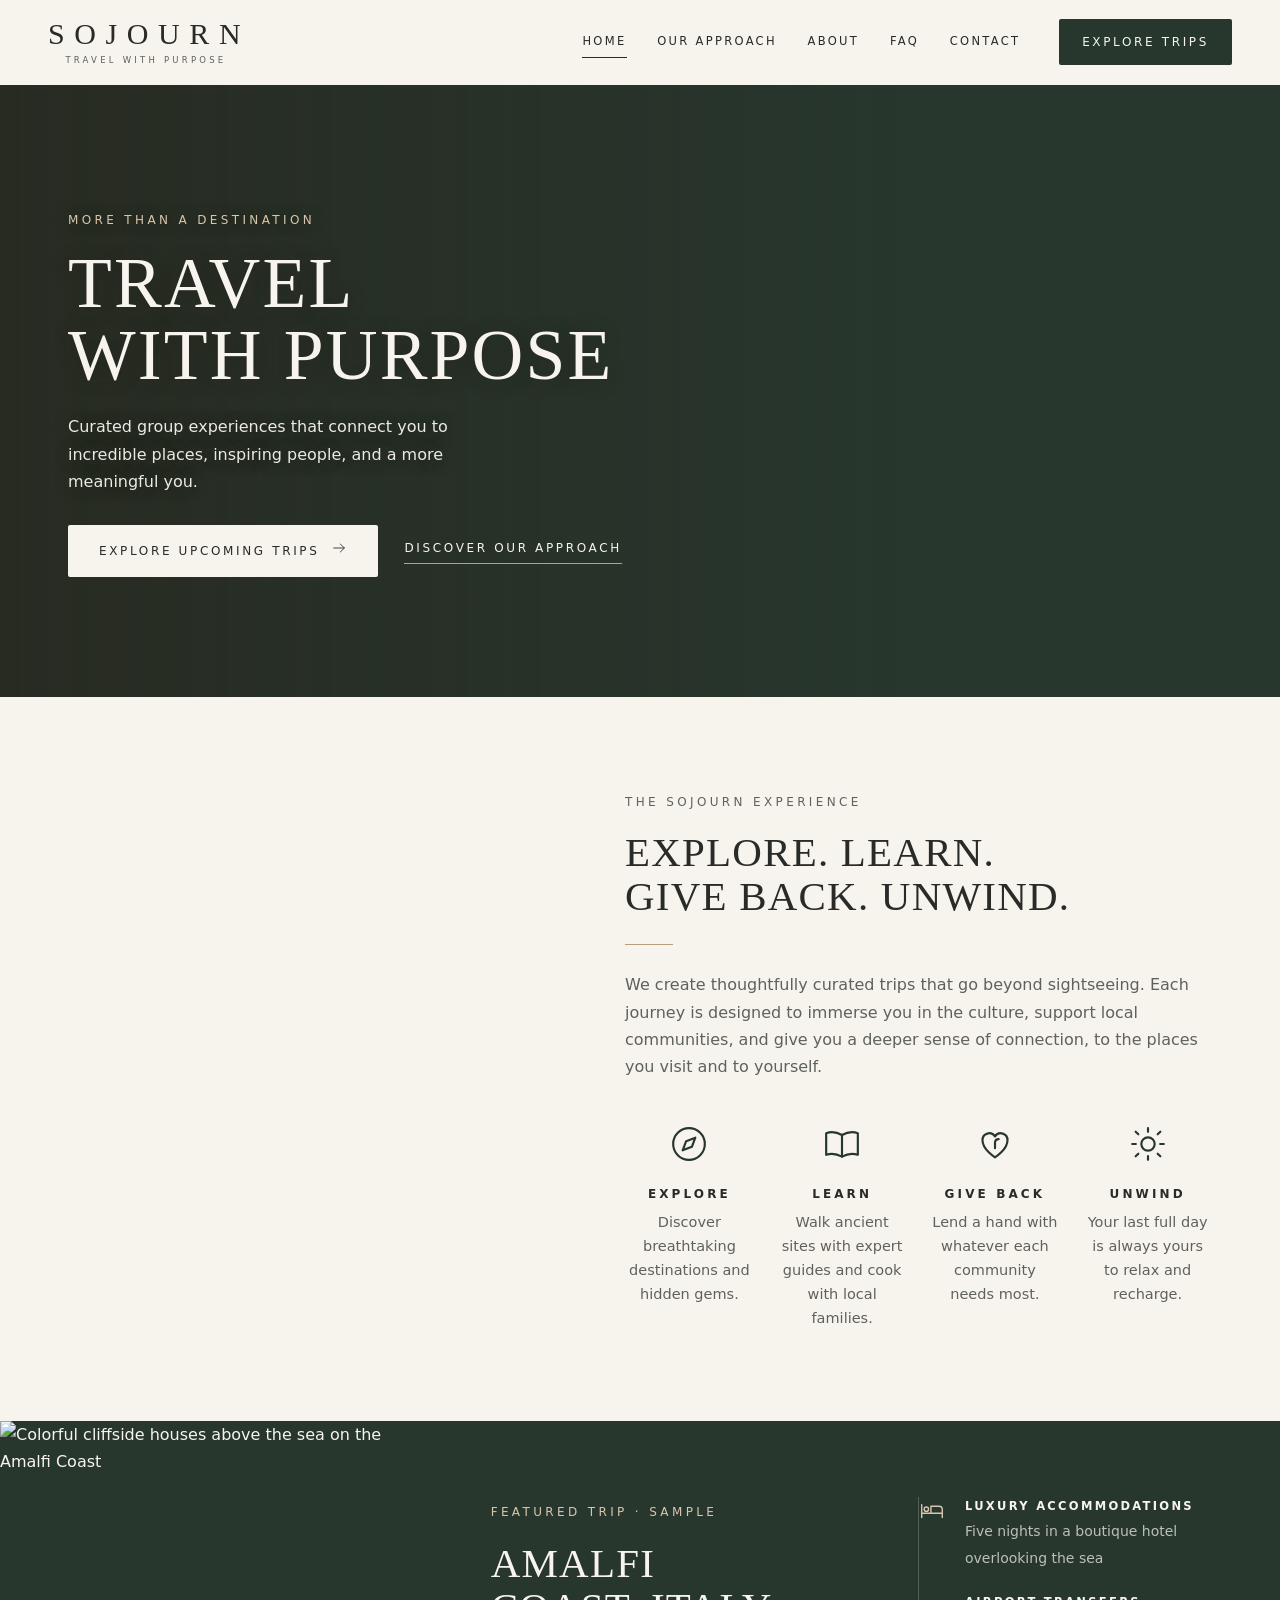
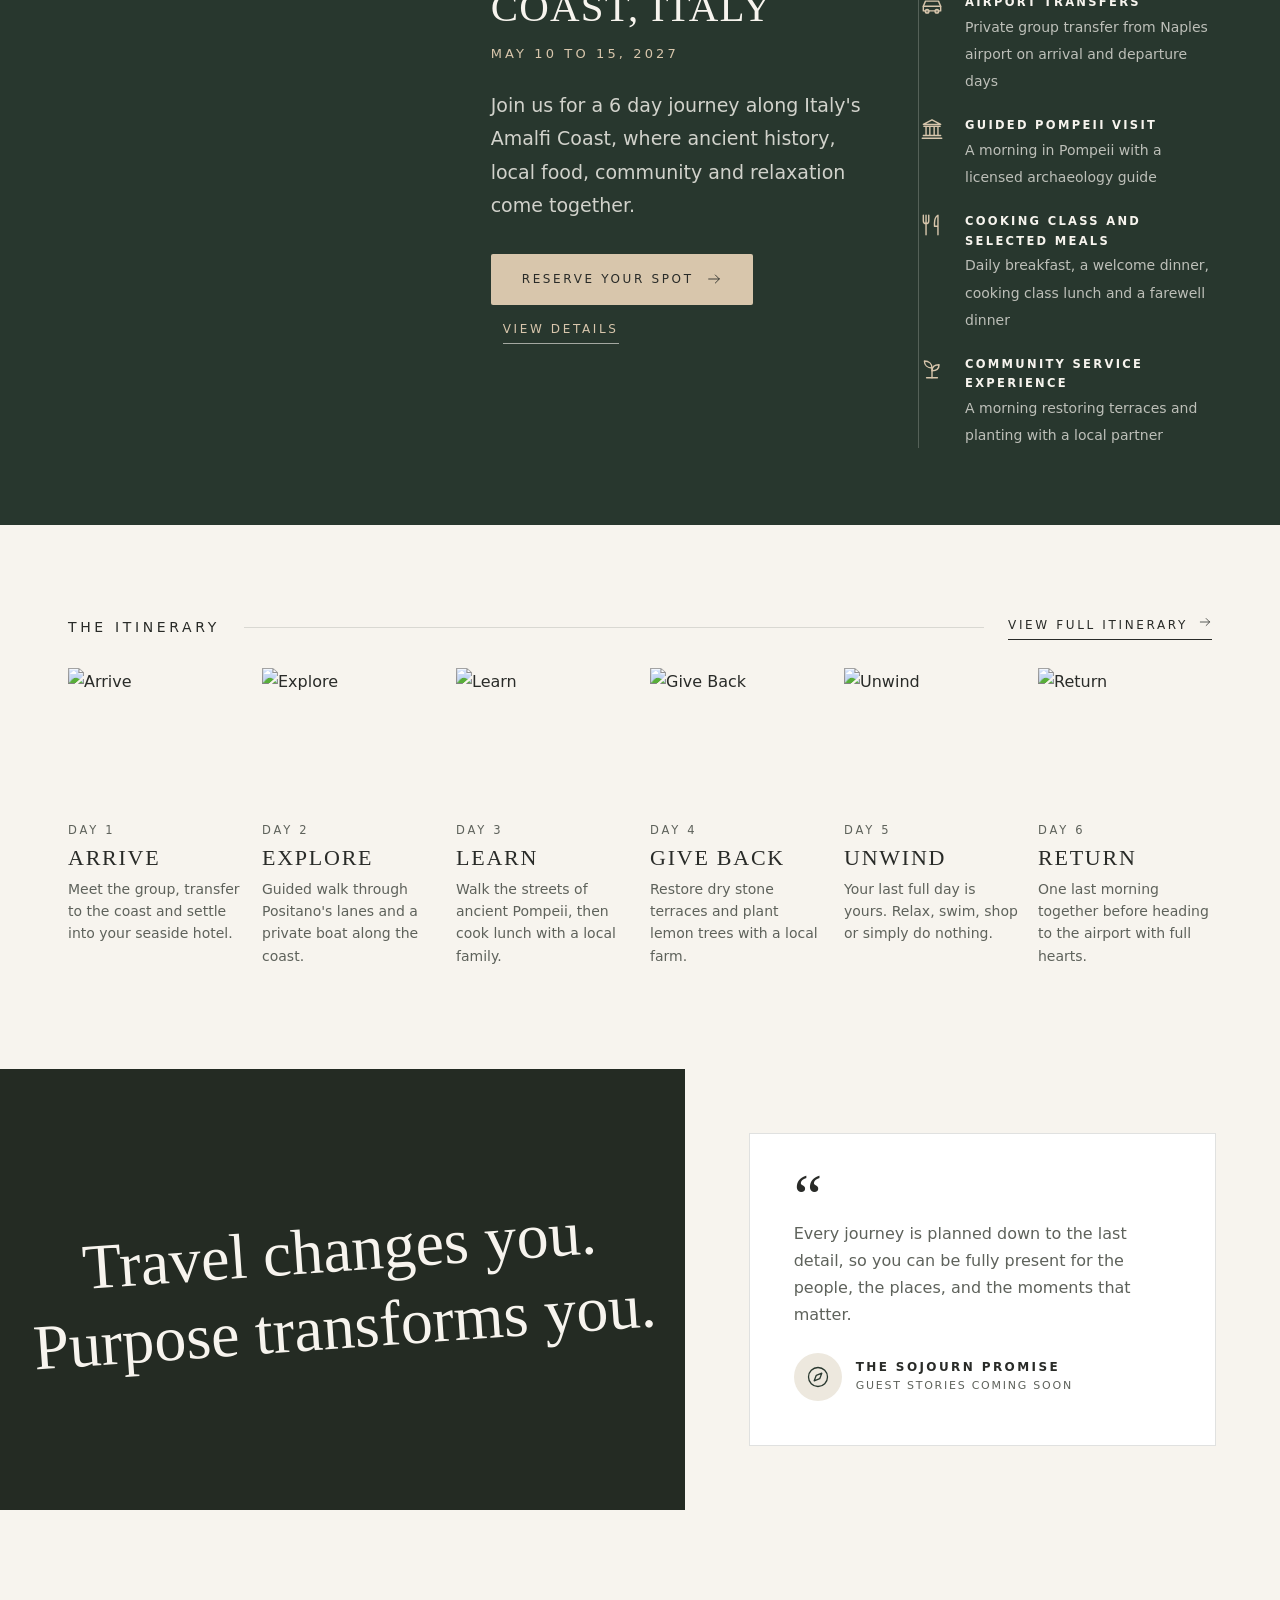
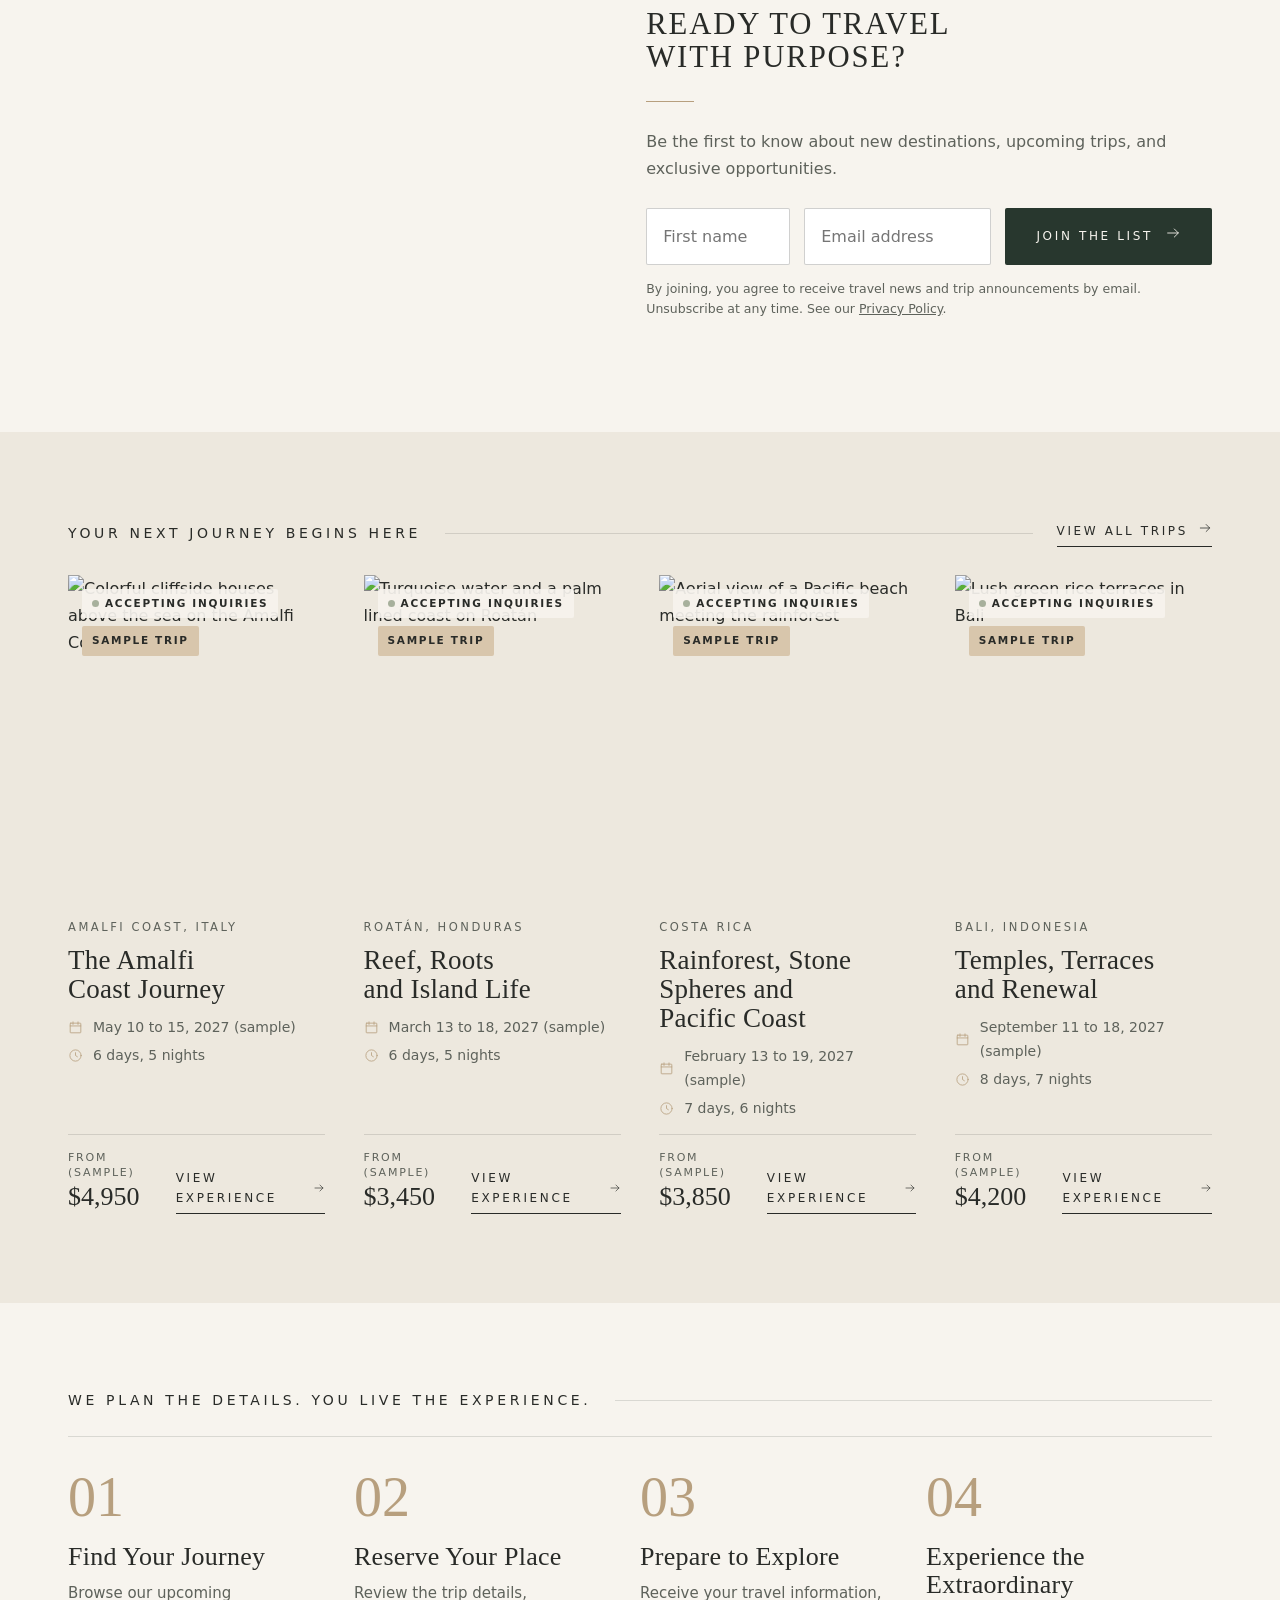
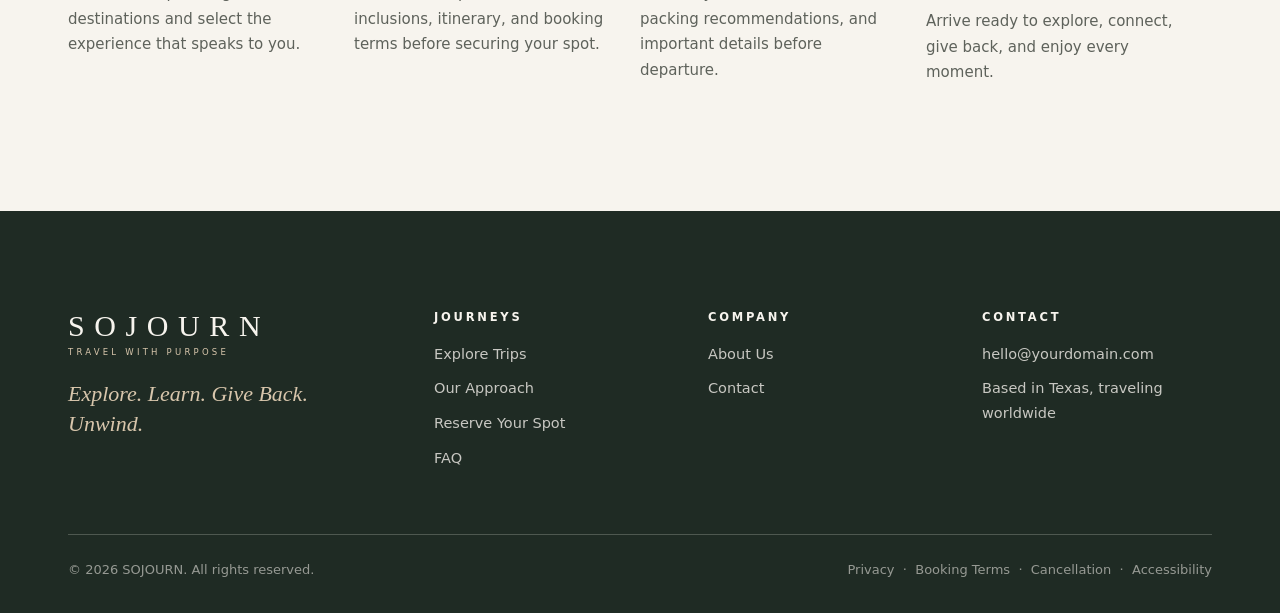
==== commit ff57ab0f: "Add files via upload" ====
--- a/index.html
+++ b/index.html
@@ -8,7 +8,7 @@
   <meta property="og:title" content="SOJOURN | Travel With Purpose">
   <meta property="og:description" content="Curated group journeys to explore, learn, give back and unwind.">
   <meta property="og:type" content="website">
-  <meta property="og:image" content="https://images.unsplash.com/photo-1499678329028-101435549a4e?auto=format&fit=crop&w=1200&q=75">
+  <meta property="og:image" content="https://images.unsplash.com/photo-1696881807583-60e7ff5ab2b0?auto=format&fit=crop&w=1200&q=75">
   <meta name="theme-color" content="#28372E">
   <link rel="icon" href="favicon.svg" type="image/svg+xml">
   <link rel="preconnect" href="https://fonts.googleapis.com">
@@ -23,35 +23,32 @@
   <main id="main">
     <!-- HERO -->
     <section class="hero" aria-labelledby="hero-title">
-      <div class="hero-media"><span data-img="1499678329028-101435549a4e" data-alt="Sunset over a cliffside village on the Italian coast" data-eager></span></div>
+      <div class="hero-media"><span data-img="1696881807583-60e7ff5ab2b0" data-alt="Positano at golden hour, its pastel houses stacked above the sea" data-eager></span></div>
       <div class="container hero-content">
-        <p class="eyebrow">Curated group journeys</p>
-        <h1 class="display" id="hero-title">Travel With Purpose</h1>
-        <p class="hero-sub">More than a destination. An experience that stays with you.</p>
-        <p class="hero-desc">Thoughtfully curated journeys that bring together exploration, cultural connection, meaningful experiences, and moments of relaxation.</p>
+        <p class="eyebrow">More than a destination</p>
+        <h1 class="display" id="hero-title">Travel<br>With Purpose</h1>
+        <p class="hero-desc">Curated group experiences that connect you to incredible places, inspiring people, and a more meaningful you.</p>
         <div class="btn-row">
           <a class="btn btn-light" href="trips.html">Explore Upcoming Trips <span data-icon="arrow"></span></a>
-          <a class="btn btn-outline" href="approach.html">Discover Our Approach</a>
+          <a class="hero-link" href="approach.html">Discover Our Approach</a>
         </div>
       </div>
-      <span class="scroll-cue" aria-hidden="true"></span>
     </section>
 
     <!-- EXPERIENCE -->
     <section class="section" aria-labelledby="exp-title">
       <div class="container split wide-right">
-        <div class="framed-img reveal"><span data-img="1469796466635-455ede028aca" data-alt="A whitewashed terrace with bougainvillea above the sea" data-sizes="(min-width:900px) 45vw, 100vw"></span></div>
+        <div class="reveal"><span data-img="1723222952193-c44a7de3fafa" data-alt="A woman in a sun hat looking out over Positano" data-sizes="(min-width:900px) 40vw, 100vw"></span></div>
         <div class="reveal d1">
           <p class="eyebrow">The <span data-brand="name">SOJOURN</span> Experience</p>
           <h2 class="h2" id="exp-title">Explore. Learn.<br>Give Back. Unwind.</h2>
           <hr class="rule">
-          <p class="lead">We believe the most memorable journeys are about more than the places you visit.</p>
-          <p class="muted">Our thoughtfully curated group experiences are designed to connect you with new destinations, cultures, communities, and perspectives. From unforgettable adventures and authentic local experiences to meaningful opportunities to give back, every journey is designed to leave you with more than photographs.</p>
+          <p class="muted">We create thoughtfully curated trips that go beyond sightseeing. Each journey is designed to immerse you in the culture, support local communities, and give you a deeper sense of connection, to the places you visit and to yourself.</p>
           <div class="pillars">
-            <div class="pillar"><span data-icon="compass"></span><h3>Explore</h3><p>Discover breathtaking destinations, hidden gems, and extraordinary experiences.</p></div>
-            <div class="pillar"><span data-icon="book"></span><h3>Learn</h3><p>Immerse yourself in local traditions, history, food, and culture.</p></div>
-            <div class="pillar"><span data-icon="heart"></span><h3>Give Back</h3><p>Connect with communities through thoughtfully selected, locally led service opportunities.</p></div>
-            <div class="pillar"><span data-icon="sun"></span><h3>Unwind</h3><p>Slow down, recharge, and enjoy the beauty of being somewhere new.</p></div>
+            <div class="pillar"><span data-icon="compass"></span><h3>Explore</h3><p>Discover breathtaking destinations and hidden gems.</p></div>
+            <div class="pillar"><span data-icon="book"></span><h3>Learn</h3><p>Walk ancient sites with expert guides and cook with local families.</p></div>
+            <div class="pillar"><span data-icon="heart"></span><h3>Give Back</h3><p>Lend a hand with whatever each community needs most.</p></div>
+            <div class="pillar"><span data-icon="sun"></span><h3>Unwind</h3><p>Your last full day is always yours to relax and recharge.</p></div>
           </div>
         </div>
       </div>
@@ -68,88 +65,60 @@
       </div>
     </section>
 
-    <!-- DESTINATIONS -->
-    <section class="section bg-cream" aria-labelledby="dest-title">
-      <div class="container">
-        <div class="section-head center reveal">
-          <p class="eyebrow">Upcoming journeys</p>
-          <h2 class="h2" id="dest-title">Your Next Journey Begins Here</h2>
-          <hr class="rule">
-        </div>
-        <div class="trip-grid four" id="home-trips"></div>
-        <div class="center mt-l"><a class="btn btn-dark" href="trips.html">View All Trips <span data-icon="arrow"></span></a></div>
+    <!-- QUOTE -->
+    <section class="quote-split" aria-label="Our promise">
+      <div class="qs-media">
+        <span data-img="1581416271259-abec87515f51" data-alt=""></span>
+        <p class="script">Travel changes you.<br>Purpose transforms you.</p>
       </div>
-    </section>
-
-    <!-- HOW IT WORKS -->
-    <section class="section" aria-labelledby="how-title">
-      <div class="container">
-        <div class="section-head reveal">
-          <p class="eyebrow">How it works</p>
-          <h2 class="h2" id="how-title">We Plan the Details.<br>You Live the Experience.</h2>
-        </div>
-        <div class="steps">
-          <div class="step reveal"><span class="step-num">01</span><h3>Find Your Journey</h3><p>Browse our upcoming destinations and select the experience that speaks to you.</p></div>
-          <div class="step reveal d1"><span class="step-num">02</span><h3>Reserve Your Place</h3><p>Review the trip details, inclusions, itinerary, and booking terms before securing your spot.</p></div>
-          <div class="step reveal d2"><span class="step-num">03</span><h3>Prepare to Explore</h3><p>Receive your travel information, packing recommendations, and important details before departure.</p></div>
-          <div class="step reveal d3"><span class="step-num">04</span><h3>Experience the Extraordinary</h3><p>Arrive ready to explore, connect, give back, and enjoy every moment.</p></div>
-        </div>
-      </div>
-    </section>
-
-    <!-- THE DIFFERENCE -->
-    <section class="section bg-forest on-dark" aria-labelledby="diff-title">
-      <div class="container split">
-        <div class="reveal">
-          <p class="eyebrow">The difference</p>
-          <h2 class="h2" id="diff-title">Not Just Where You Go. How You Experience It.</h2>
-          <hr class="rule">
-          <p class="lead">A curated journey is more than a hotel booking and a list of sights. It is a complete experience, designed so you can be fully present from the moment you arrive.</p>
-          <ul class="diff-list mt-m">
-            <li><span data-icon="check"></span>Thoughtfully designed itineraries</li>
-            <li><span data-icon="check"></span>Carefully selected accommodations</li>
-            <li><span data-icon="check"></span>Organized transportation</li>
-            <li><span data-icon="check"></span>Authentic cultural experiences</li>
-            <li><span data-icon="check"></span>Local partnerships</li>
-            <li><span data-icon="check"></span>Meaningful service opportunities</li>
-            <li><span data-icon="check"></span>Small group connections</li>
-            <li><span data-icon="check"></span>Dedicated trip coordination</li>
-            <li><span data-icon="check"></span>Planned activities and personal time</li>
-          </ul>
-          <p class="small mt-m" style="color:rgba(247,244,238,.6)">What is included varies by journey and is listed on every trip page.</p>
-        </div>
-        <div class="reveal d1"><span data-img="1528605248644-14dd04022da1" data-alt="A small group sharing a long dinner together" data-sizes="(min-width:900px) 45vw, 100vw"></span></div>
-      </div>
-    </section>
-
-    <!-- QUOTE -->
-    <section class="quote-band" aria-label="Our belief">
-      <span data-img="1476514525535-07fb3b4ae5f1" data-alt=""></span>
-      <div class="container reveal">
-        <p class="script mb-0">Travel changes you.<br>Purpose transforms you.</p>
+      <div class="qs-card-wrap">
+        <figure class="qs-card reveal">
+          <span class="qs-mark" aria-hidden="true">&ldquo;</span>
+          <blockquote>Every journey is planned down to the last detail, so you can be fully present for the people, the places, and the moments that matter.</blockquote>
+          <figcaption><span class="qs-badge" data-icon="compass"></span><span><strong>The <span data-brand="name">SOJOURN</span> Promise</strong><small>Guest stories coming soon</small></span></figcaption>
+        </figure>
       </div>
     </section>
 
     <!-- SIGNUP -->
     <section class="section" id="join" aria-labelledby="join-title">
       <div class="container signup">
-        <div class="signup-media reveal"><span data-img="1498503182468-3b51cbb6cb24" data-alt="A table set on a terrace overlooking the sea" data-sizes="(min-width:900px) 45vw, 100vw"></span></div>
+        <div class="signup-media reveal"><span data-img="1599827206951-160baab40e45" data-alt="A table set beside the sea" data-sizes="(min-width:900px) 45vw, 100vw"></span></div>
         <div class="reveal d1">
-          <p class="eyebrow">Stay in touch</p>
-          <h2 class="h2" id="join-title">The World Is Waiting.</h2>
+          <h2 class="h3 caps" id="join-title">Ready to Travel With Purpose?</h2>
           <hr class="rule">
-          <p class="muted">Be the first to discover new destinations, upcoming journeys, and exclusive travel opportunities.</p>
+          <p class="muted">Be the first to know about new destinations, upcoming trips, and exclusive opportunities.</p>
           <form name="newsletter" method="POST" data-netlify="true" netlify-honeypot="bot-field" data-simple-form data-success="Welcome to the journey. Watch your inbox for our next destinations." novalidate>
             <input type="hidden" name="form-name" value="newsletter">
             <p class="hidden"><label>Leave blank <input name="bot-field" tabindex="-1" autocomplete="off"></label></p>
             <div class="signup-fields">
               <div class="field"><label for="nl-name" class="visually-hidden">First name</label><input class="input" id="nl-name" name="first_name" placeholder="First name" autocomplete="given-name" required data-msg="Please enter your first name."></div>
               <div class="field"><label for="nl-email" class="visually-hidden">Email address</label><input class="input" id="nl-email" name="email" type="email" placeholder="Email address" autocomplete="email" required data-msg="Please enter your email address."></div>
-              <button class="btn btn-dark" type="submit">Join the Journey</button>
+              <button class="btn btn-dark" type="submit">Join the List <span data-icon="arrow"></span></button>
             </div>
-            <p class="consent">By joining, you agree to receive travel news and trip announcements by email. You can unsubscribe at any time. See our <a href="privacy.html">Privacy Policy</a>.</p>
+            <p class="consent">By joining, you agree to receive travel news and trip announcements by email. Unsubscribe at any time. See our <a href="privacy.html">Privacy Policy</a>.</p>
             <div class="form-status" role="status" aria-live="polite"></div>
           </form>
+        </div>
+      </div>
+    </section>
+
+    <!-- MORE: all journeys and how it works -->
+    <section class="section bg-cream" aria-labelledby="dest-title">
+      <div class="container">
+        <div class="strip-head"><h2 id="dest-title">Your Next Journey Begins Here</h2><span class="line"></span><a class="text-link" href="trips.html">View all trips <span data-icon="arrow"></span></a></div>
+        <div class="trip-grid four" id="home-trips"></div>
+      </div>
+    </section>
+
+    <section class="section tight" aria-labelledby="how-title">
+      <div class="container">
+        <div class="strip-head"><h2 id="how-title">We Plan the Details. You Live the Experience.</h2><span class="line"></span></div>
+        <div class="steps">
+          <div class="step reveal"><span class="step-num">01</span><h3>Find Your Journey</h3><p>Browse our upcoming destinations and select the experience that speaks to you.</p></div>
+          <div class="step reveal d1"><span class="step-num">02</span><h3>Reserve Your Place</h3><p>Review the trip details, inclusions, itinerary, and booking terms before securing your spot.</p></div>
+          <div class="step reveal d2"><span class="step-num">03</span><h3>Prepare to Explore</h3><p>Receive your travel information, packing recommendations, and important details before departure.</p></div>
+          <div class="step reveal d3"><span class="step-num">04</span><h3>Experience the Extraordinary</h3><p>Arrive ready to explore, connect, give back, and enjoy every moment.</p></div>
         </div>
       </div>
     </section>
--- a/styles.css
+++ b/styles.css
@@ -21,7 +21,7 @@
 
   --max: 1240px;
   --gutter: clamp(16px, 4vw, 48px);
-  --section: clamp(72px, 10vw, 140px);
+  --section: clamp(56px, 7vw, 100px);
   --radius: 2px;
   --ease: cubic-bezier(.22, .61, .36, 1);
   --header-h: 84px;
@@ -69,9 +69,9 @@
   letter-spacing: .01em;
   text-wrap: balance;
 }
-.display { font-size: clamp(44px, 7vw, 92px); text-transform: uppercase; letter-spacing: .03em; line-height: 1; }
+.display { font-size: clamp(42px, 5.6vw, 76px); text-transform: uppercase; letter-spacing: .03em; line-height: 1; }
 .h1 { font-size: clamp(38px, 5.2vw, 68px); text-transform: uppercase; letter-spacing: .03em; }
-.h2 { font-size: clamp(32px, 4vw, 52px); text-transform: uppercase; letter-spacing: .03em; }
+.h2 { font-size: clamp(30px, 3.2vw, 44px); text-transform: uppercase; letter-spacing: .03em; }
 .h3 { font-size: clamp(24px, 2.4vw, 32px); }
 .h4 { font-size: 22px; }
 p { margin: 0 0 1.1em; }
@@ -233,7 +233,7 @@
 
 /* ---------- Hero ---------- */
 .hero {
-  position: relative; min-height: min(92vh, 860px); display: flex; align-items: center;
+  position: relative; min-height: clamp(500px, 68vh, 640px); display: flex; align-items: center;
   color: var(--ivory); overflow: hidden; background: var(--forest);
 }
 .hero-media { position: absolute; inset: 0; }
@@ -241,14 +241,16 @@
 @keyframes heroZoom { to { transform: scale(1); } }
 .hero::after {
   content: ""; position: absolute; inset: 0;
-  background: linear-gradient(90deg, rgba(25, 30, 26, .72) 0%, rgba(25, 30, 26, .42) 45%, rgba(25, 30, 26, .08) 80%),
-              linear-gradient(0deg, rgba(25, 30, 26, .45) 0%, rgba(25, 30, 26, 0) 40%);
-}
-.hero-content { position: relative; z-index: 2; padding-top: 80px; padding-bottom: 96px; }
+  background: linear-gradient(90deg, rgba(40, 32, 22, .5) 0%, rgba(40, 32, 22, .22) 42%, rgba(40, 32, 22, 0) 70%);
+}
+.hero-content { position: relative; z-index: 2; padding-top: 64px; padding-bottom: 64px; }
+.hero-content .display, .hero-content .eyebrow, .hero-desc { text-shadow: 0 1px 18px rgba(30,22,12,.35); }
+.hero-link { color: var(--ivory); font-size: 12px; font-weight: 500; letter-spacing: .22em; text-transform: uppercase; text-decoration: none; border-bottom: 1px solid rgba(247,244,238,.6); padding-bottom: 4px; align-self: center; margin-left: 12px; }
+.hero-link:hover { border-bottom-color: var(--ivory); }
 .hero-content .eyebrow { color: var(--champagne); }
-.hero-content .display { margin-bottom: 22px; max-width: 11ch; }
+.hero-content .display { margin-bottom: 22px; }
 .hero-sub { font-family: var(--serif); font-size: clamp(22px, 2.6vw, 30px); font-style: italic; margin: 0 0 14px; max-width: 30ch; line-height: 1.3; }
-.hero-desc { font-size: 16px; max-width: 46ch; color: rgba(247, 244, 238, .86); margin-bottom: 34px; }
+.hero-desc { font-size: 16px; max-width: 44ch; color: rgba(247, 244, 238, .95); margin-bottom: 30px; }
 .hero .btn-outline { color: var(--ivory); }
 .scroll-cue {
   position: absolute; left: 50%; bottom: 28px; z-index: 2; transform: translateX(-50%);
@@ -331,7 +333,7 @@
 .fb-list span { font-size: 14px; color: rgba(247,244,238,.72); }
 
 /* ---------- Itinerary strip (home) ---------- */
-.day-strip { display: grid; grid-auto-flow: column; grid-auto-columns: minmax(220px, 1fr); gap: 20px; overflow-x: auto; scroll-snap-type: x mandatory; padding-bottom: 12px; scrollbar-width: thin; }
+.day-strip { display: grid; grid-auto-flow: column; grid-auto-columns: minmax(200px, 1fr); gap: 20px; overflow-x: auto; scroll-snap-type: x mandatory; padding-bottom: 12px; scrollbar-width: thin; }
 .day-strip > * { scroll-snap-align: start; }
 .day-tile img { width: 100%; aspect-ratio: 4 / 3; object-fit: cover; margin-bottom: 16px; }
 .day-tile .day-num { font-size: 11.5px; letter-spacing: .24em; text-transform: uppercase; color: var(--muted); }
@@ -620,7 +622,7 @@
 .footer-bottom { margin-top: 64px; padding-top: 24px; border-top: 1px solid var(--line-light); display: flex; flex-wrap: wrap; justify-content: space-between; gap: 12px; font-size: 13px; color: rgba(247,244,238,.55); }
 
 /* ---------- Reveal ---------- */
-.reveal { opacity: 0; transform: translateY(24px); transition: opacity 1s var(--ease), transform 1s var(--ease); }
+.reveal { opacity: 0; transform: translateY(14px); transition: opacity .55s var(--ease), transform .55s var(--ease); }
 .reveal.in { opacity: 1; transform: none; }
 .reveal.d1 { transition-delay: .1s; } .reveal.d2 { transition-delay: .2s; } .reveal.d3 { transition-delay: .3s; }
 .no-js .reveal { opacity: 1; transform: none; }
@@ -637,3 +639,25 @@
 .small { font-size: 14px; }
 .hidden { display: none !important; }
 .divider { height: 1px; background: var(--line); border: 0; margin: 0; }
+
+/* ---------- Mockup alignment ---------- */
+.split.wide-right > .reveal > img { width: 100%; aspect-ratio: 1 / 1; object-fit: cover; }
+@media (min-width: 1100px) { .day-strip { grid-auto-flow: row; grid-template-columns: repeat(6, 1fr); overflow: visible; } .day-strip.days-7 { grid-template-columns: repeat(7, 1fr); } .day-strip.days-8 { grid-template-columns: repeat(8, 1fr); } }
+.caps { text-transform: uppercase; letter-spacing: .06em; }
+.quote-split { display: grid; grid-template-columns: 1fr; background: var(--forest); }
+@media (min-width: 900px) { .quote-split { grid-template-columns: 1.15fr 1fr; } }
+.qs-media { position: relative; min-height: 300px; display: flex; align-items: center; justify-content: center; overflow: hidden; }
+.qs-media img { position: absolute; inset: 0; width: 100%; height: 100%; object-fit: cover; }
+.qs-media::after { content: ""; position: absolute; inset: 0; background: rgba(30, 26, 18, .38); }
+.qs-media .script { position: relative; z-index: 2; color: var(--ivory); font-size: clamp(40px, 5vw, 64px); line-height: 1.2; text-align: center; margin: 0; padding: 48px 24px; transform: rotate(-4deg); }
+.qs-card-wrap { background: var(--ivory); display: flex; align-items: center; padding: clamp(32px, 5vw, 64px); }
+.qs-card { margin: 0; background: var(--white); border: 1px solid var(--line); padding: clamp(28px, 4vw, 44px); max-width: 520px; }
+.qs-mark { font-family: var(--serif); font-size: 64px; line-height: .6; color: var(--charcoal); display: block; height: 30px; }
+.qs-card blockquote { margin: 12px 0 24px; font-size: 16px; line-height: 1.7; color: var(--muted); }
+.qs-card figcaption { display: flex; align-items: center; gap: 14px; }
+.qs-badge { width: 48px; height: 48px; border-radius: 50%; background: var(--cream); display: inline-flex; align-items: center; justify-content: center; color: var(--forest); flex: none; }
+.qs-badge svg { width: 24px; height: 24px; }
+.qs-card strong { display: block; font-size: 12px; font-weight: 600; letter-spacing: .2em; text-transform: uppercase; }
+.qs-card small { display: block; font-size: 11px; letter-spacing: .16em; text-transform: uppercase; color: var(--muted); }
+.strip-head h2 { white-space: normal; }
+@media (max-width: 640px) { .strip-head { flex-wrap: wrap; gap: 12px; } .strip-head .line { display: none; } .hero-link { margin-left: 0; } }
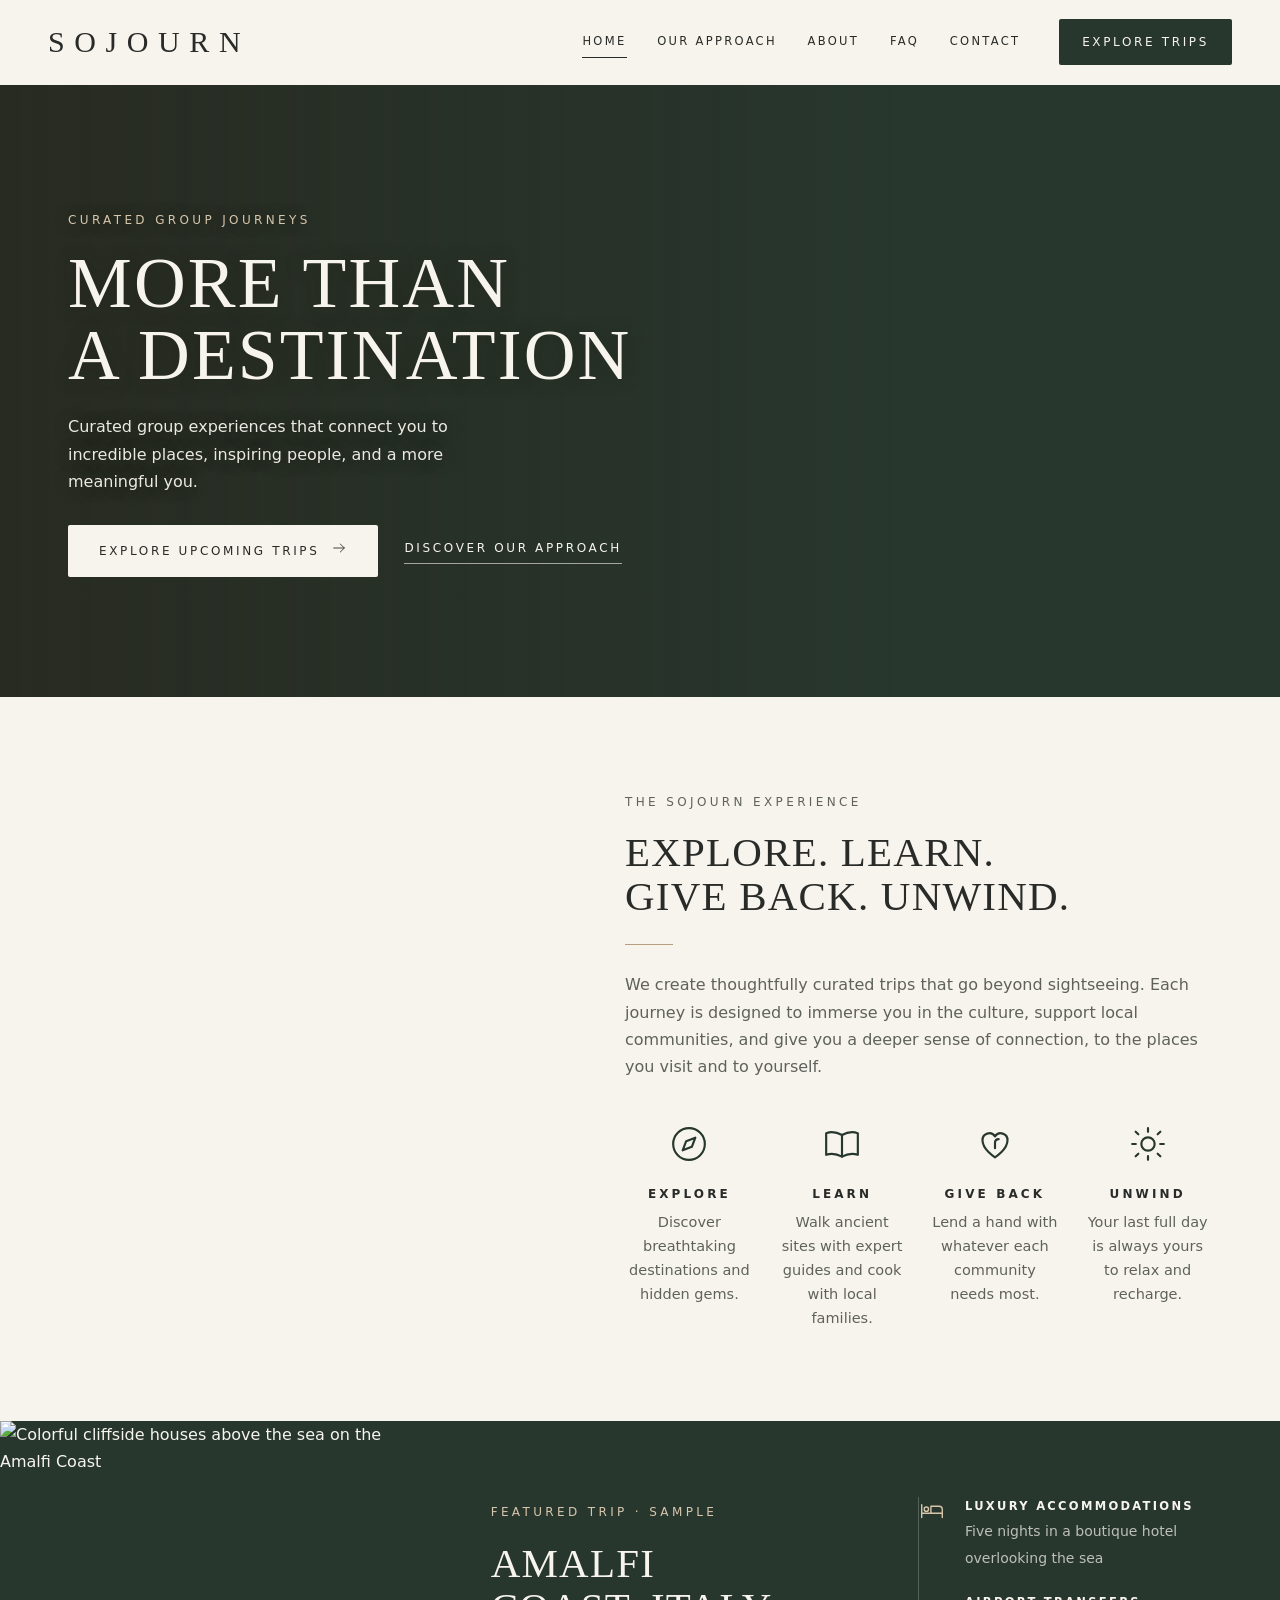
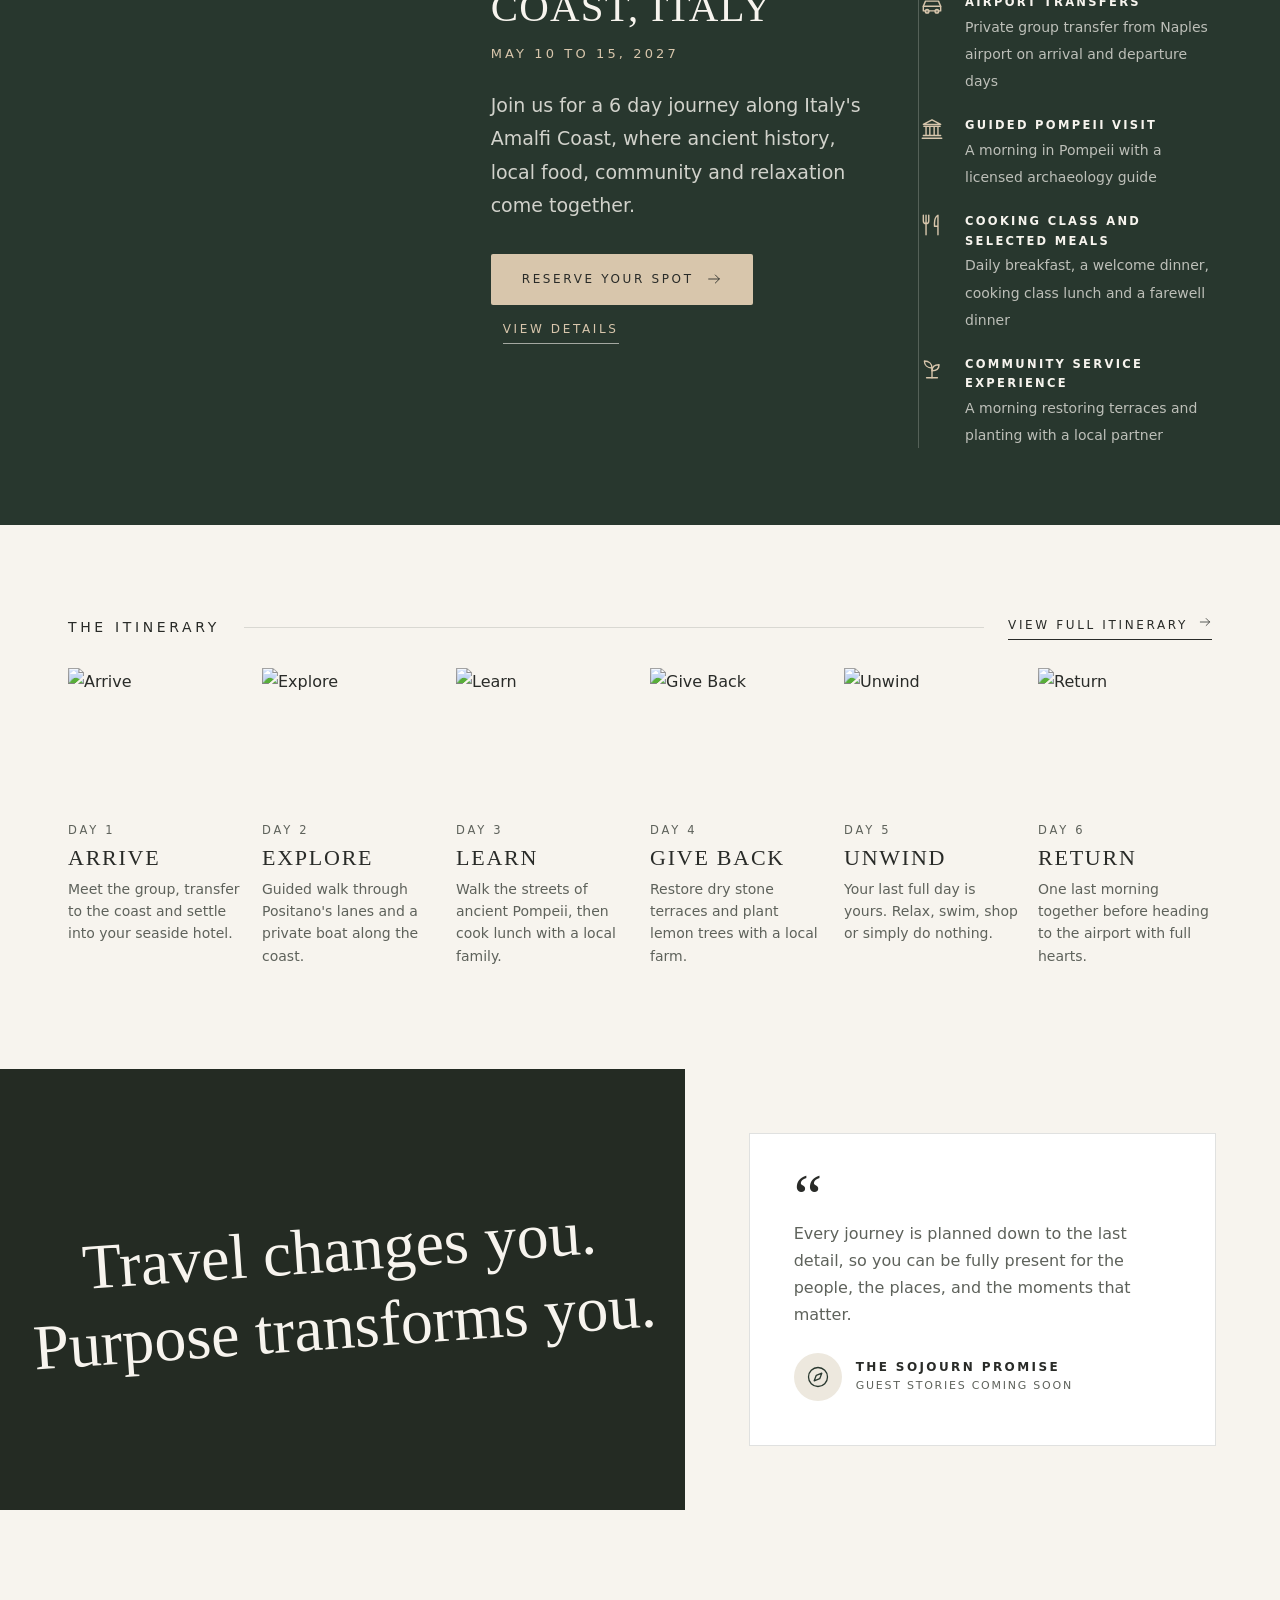
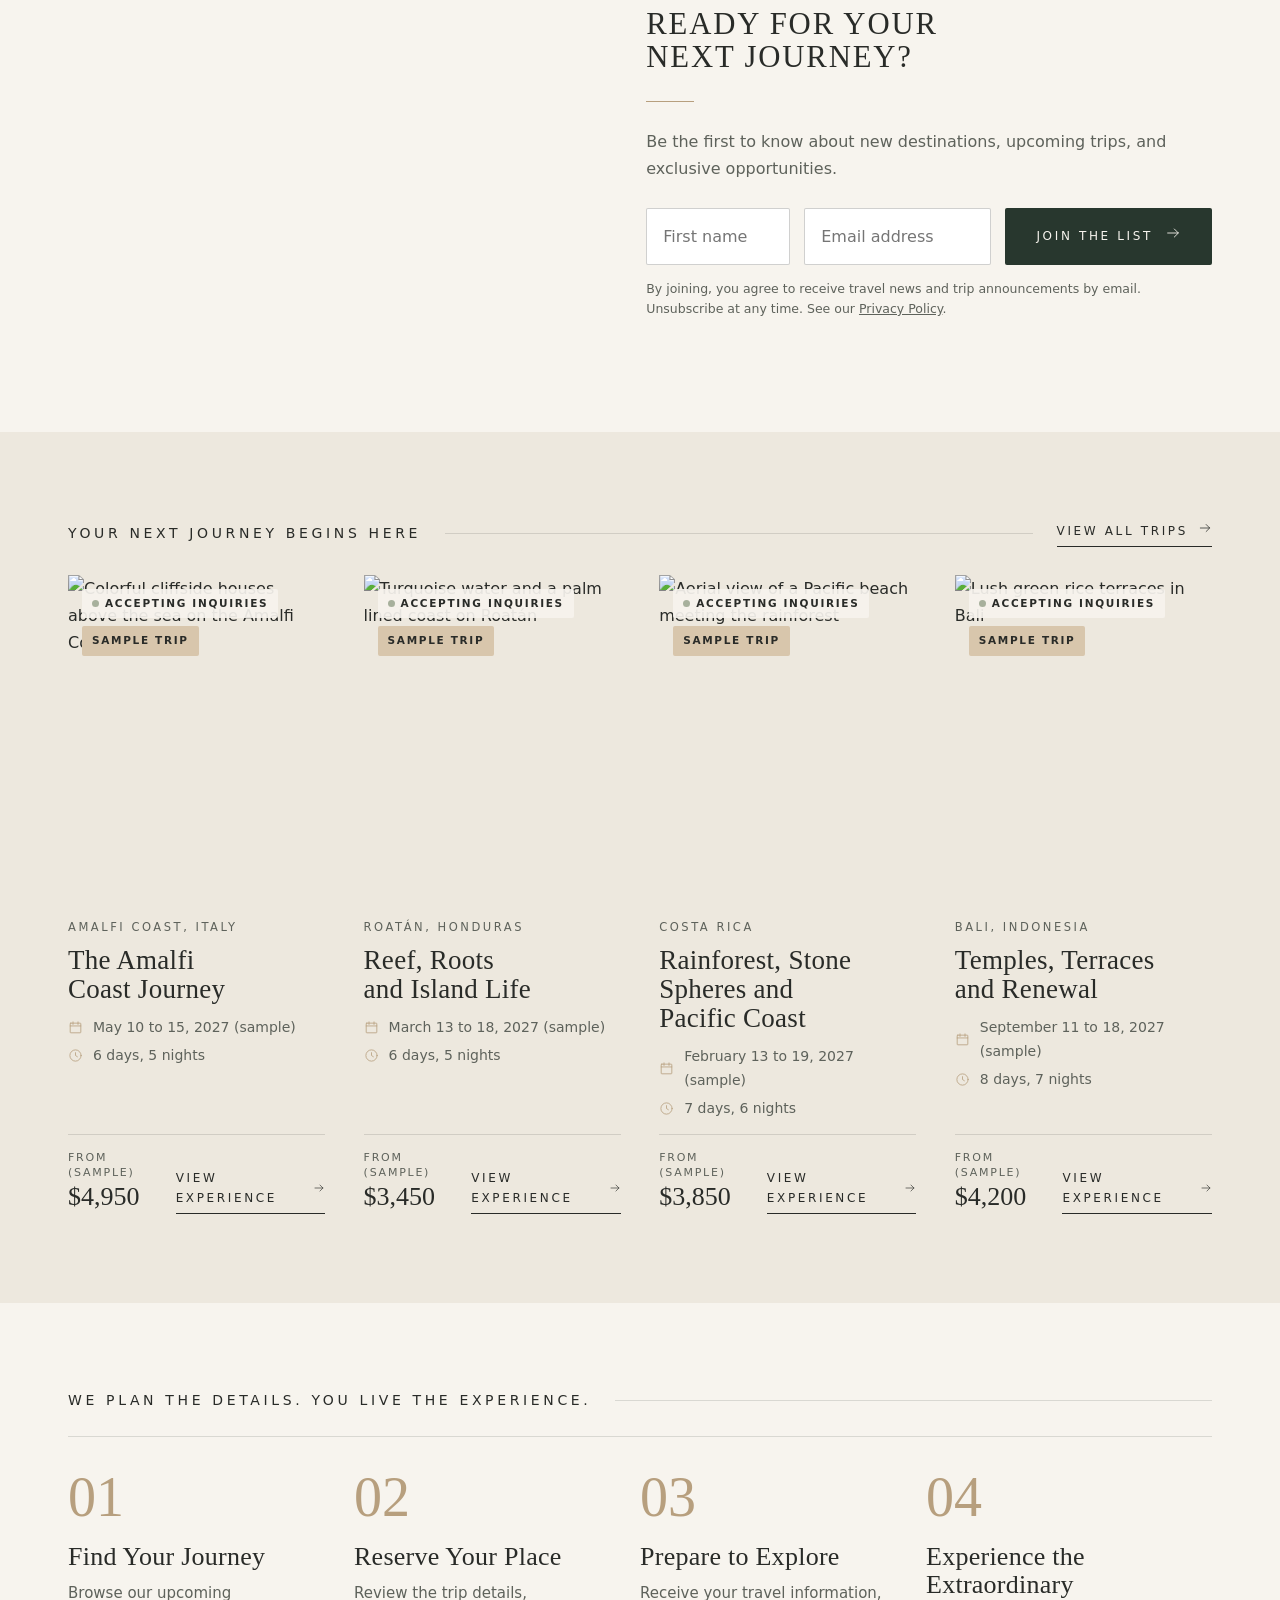
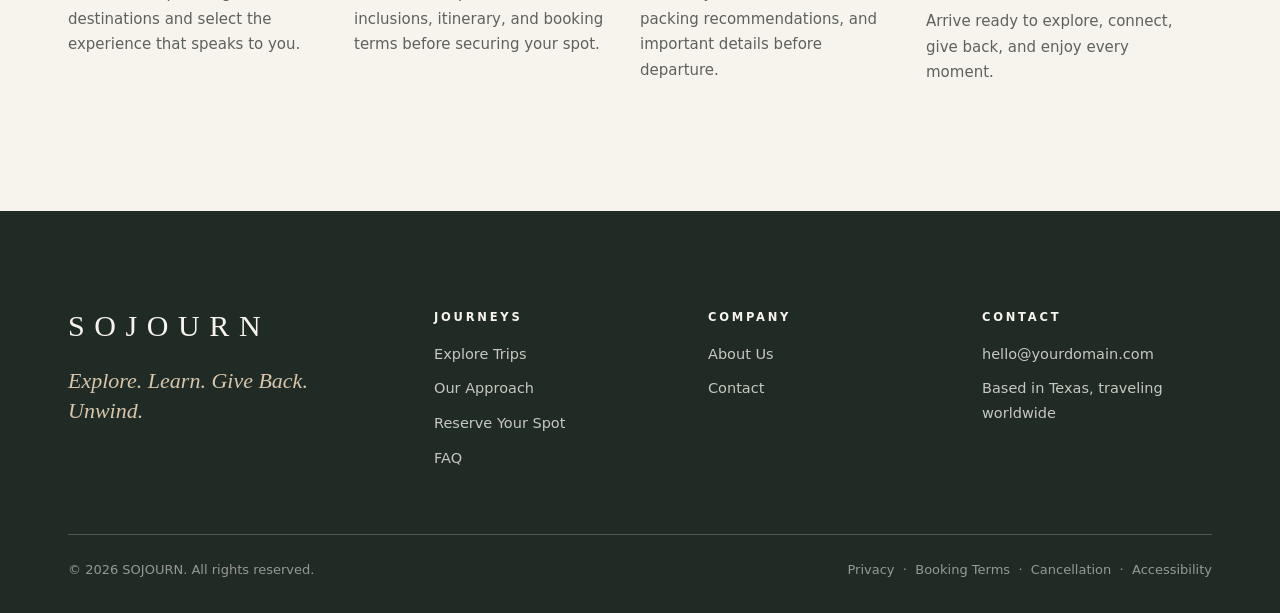
==== commit be392393: "Add files via upload" ====
--- a/index.html
+++ b/index.html
@@ -3,9 +3,9 @@
 <head>
   <meta charset="utf-8">
   <meta name="viewport" content="width=device-width, initial-scale=1">
-  <title>SOJOURN | Travel With Purpose</title>
+  <title>SOJOURN | Curated Group Journeys</title>
   <meta name="description" content="Thoughtfully curated small group journeys that bring together exploration, cultural connection, meaningful service and time to unwind.">
-  <meta property="og:title" content="SOJOURN | Travel With Purpose">
+  <meta property="og:title" content="SOJOURN | Curated Group Journeys">
   <meta property="og:description" content="Curated group journeys to explore, learn, give back and unwind.">
   <meta property="og:type" content="website">
   <meta property="og:image" content="https://images.unsplash.com/photo-1696881807583-60e7ff5ab2b0?auto=format&fit=crop&w=1200&q=75">
@@ -25,8 +25,8 @@
     <section class="hero" aria-labelledby="hero-title">
       <div class="hero-media"><span data-img="1696881807583-60e7ff5ab2b0" data-alt="Positano at golden hour, its pastel houses stacked above the sea" data-eager></span></div>
       <div class="container hero-content">
-        <p class="eyebrow">More than a destination</p>
-        <h1 class="display" id="hero-title">Travel<br>With Purpose</h1>
+        <p class="eyebrow">Curated group journeys</p>
+        <h1 class="display" id="hero-title">More Than<br>a Destination</h1>
         <p class="hero-desc">Curated group experiences that connect you to incredible places, inspiring people, and a more meaningful you.</p>
         <div class="btn-row">
           <a class="btn btn-light" href="trips.html">Explore Upcoming Trips <span data-icon="arrow"></span></a>
@@ -85,7 +85,7 @@
       <div class="container signup">
         <div class="signup-media reveal"><span data-img="1599827206951-160baab40e45" data-alt="A table set beside the sea" data-sizes="(min-width:900px) 45vw, 100vw"></span></div>
         <div class="reveal d1">
-          <h2 class="h3 caps" id="join-title">Ready to Travel With Purpose?</h2>
+          <h2 class="h3 caps" id="join-title">Ready for Your Next Journey?</h2>
           <hr class="rule">
           <p class="muted">Be the first to know about new destinations, upcoming trips, and exclusive opportunities.</p>
           <form name="newsletter" method="POST" data-netlify="true" netlify-honeypot="bot-field" data-simple-form data-success="Welcome to the journey. Watch your inbox for our next destinations." novalidate>
--- a/styles.css
+++ b/styles.css
@@ -661,3 +661,62 @@
 .qs-card small { display: block; font-size: 11px; letter-spacing: .16em; text-transform: uppercase; color: var(--muted); }
 .strip-head h2 { white-space: normal; }
 @media (max-width: 640px) { .strip-head { flex-wrap: wrap; gap: 12px; } .strip-head .line { display: none; } .hero-link { margin-left: 0; } }
+.founder-photo { width: 100%; aspect-ratio: 4 / 5; object-fit: cover; object-position: 30% 30%; }
+
+/* ---------- Approach page ---------- */
+.rhythm { list-style: none; margin: 0; padding: 0; display: grid; grid-template-columns: 1fr; gap: 0; position: relative; }
+.rhythm li { position: relative; display: grid; grid-template-columns: 28px 1fr; column-gap: 16px; padding: 0 0 28px; }
+.rhythm li::before { content: ""; position: absolute; left: 6px; top: 16px; bottom: 0; width: 1px; background: var(--champagne-deep); opacity: .5; }
+.rhythm li:last-child::before { display: none; }
+.rhythm .r-dot { grid-row: 1 / span 3; width: 13px; height: 13px; border-radius: 50%; border: 1px solid var(--champagne-deep); background: var(--ivory); margin-top: 4px; position: relative; z-index: 1; }
+.rhythm .r-when { font-size: 11px; font-weight: 600; letter-spacing: .2em; text-transform: uppercase; color: var(--muted); }
+.rhythm strong { font-family: var(--serif); font-weight: 400; font-size: 28px; line-height: 1.15; text-transform: uppercase; letter-spacing: .06em; margin: 4px 0 6px; }
+.rhythm li > span:last-child { font-size: 14.5px; color: var(--muted); line-height: 1.55; max-width: 26ch; }
+.rhythm .r-free .r-dot { background: var(--forest); border-color: var(--forest); }
+.rhythm .r-free strong { color: var(--forest); }
+@media (min-width: 900px) {
+  .rhythm { grid-template-columns: repeat(6, 1fr); }
+  .rhythm li { grid-template-columns: 1fr; padding: 0 18px 0 0; }
+  .rhythm li::before { left: 13px; right: 0; top: 6px; bottom: auto; width: auto; height: 1px; }
+  .rhythm .r-dot { grid-row: auto; margin: 0 0 18px; }
+  .rhythm li:last-child::before { display: none; }
+}
+.rhythm .r-free { background: transparent; }
+.pillar-cards { display: grid; grid-template-columns: 1fr; gap: 24px; }
+@media (min-width: 760px) { .pillar-cards { grid-template-columns: 1fr 1fr; } }
+.pcard { background: var(--white); border: 1px solid var(--line); display: flex; flex-direction: column; overflow: hidden; }
+.pcard > img { width: 100%; aspect-ratio: 16 / 10; object-fit: cover; transition: transform 1.2s var(--ease); }
+.pcard:hover > img { transform: scale(1.03); }
+.pcard-body { padding: 28px clamp(22px, 3vw, 36px) 32px; position: relative; flex: 1; }
+.pcard-icon { position: absolute; top: -26px; left: clamp(22px, 3vw, 36px); width: 52px; height: 52px; border-radius: 50%; background: var(--forest); color: var(--champagne); display: flex; align-items: center; justify-content: center; }
+.pcard-icon svg { width: 24px; height: 24px; }
+.pcard h3 { font-size: 30px; text-transform: uppercase; letter-spacing: .06em; margin: 18px 0 8px; }
+.pcard p { color: var(--muted); font-size: 15.5px; }
+.pcard ul { list-style: none; padding: 0; margin: 16px 0 0; border-top: 1px solid var(--line); }
+.pcard li { padding: 11px 0 11px 22px; border-bottom: 1px solid var(--line); font-size: 14.5px; position: relative; }
+.pcard li::before { content: ""; position: absolute; left: 2px; top: 21px; width: 10px; height: 1px; background: var(--champagne-deep); }
+.project-chips { list-style: none; padding: 0; margin: 28px 0 0; display: grid; grid-template-columns: 1fr 1fr; gap: 12px; }
+.project-chips li { display: flex; gap: 12px; align-items: center; padding: 16px; border: 1px solid var(--line-light); font-size: 14.5px; line-height: 1.35; }
+.project-chips svg { width: 22px; height: 22px; color: var(--champagne); flex: none; }
+@media (max-width: 480px) { .project-chips { grid-template-columns: 1fr; } }
+.principles.stacked { grid-template-columns: 1fr; gap: 0; }
+.principles.stacked .principle { border-top: 1px solid var(--line-light); border-bottom: 0; padding: 26px 0; }
+.founder-strip { display: grid; grid-template-columns: 1fr; gap: 28px; align-items: center; max-width: 980px; }
+.founder-strip img { width: 180px; height: 180px; border-radius: 50%; object-fit: cover; object-position: 30% 25%; }
+@media (min-width: 700px) { .founder-strip { grid-template-columns: 220px 1fr; gap: 48px; } .founder-strip img { width: 220px; height: 220px; } }
+.page-hero .lead { color: rgba(247, 244, 238, .9); }
+.rhythm .r-when { white-space: nowrap; }
+
+/* ---------- Founder story ---------- */
+.founder-story { display: grid; grid-template-columns: 1fr; gap: clamp(32px, 5vw, 72px); align-items: start; }
+@media (min-width: 900px) { .founder-story { grid-template-columns: .8fr 1.2fr; } .founder-aside { position: sticky; top: calc(var(--header-h) + 32px); } }
+.founder-photo { object-position: 50% 30%; }
+.founder-name { font-family: var(--serif); font-size: 30px; margin: 20px 0 0; line-height: 1.1; }
+.founder-role { font-size: 11.5px; font-weight: 600; letter-spacing: .24em; text-transform: uppercase; color: var(--muted); margin: 6px 0 0; }
+.founder-text { max-width: 640px; }
+.founder-text p { font-size: 17px; line-height: 1.85; color: var(--muted); }
+.founder-text .lead { font-family: var(--serif); font-size: clamp(24px, 2.4vw, 30px); font-style: italic; line-height: 1.35; color: var(--charcoal); }
+.pull-quote { margin: 40px 0; padding: 8px 0 8px 28px; border-left: 2px solid var(--champagne-deep); font-family: var(--serif); font-size: clamp(26px, 3vw, 36px); line-height: 1.25; color: var(--forest); }
+.founder-text .closing { font-family: var(--serif); font-size: clamp(22px, 2.2vw, 27px); line-height: 1.45; color: var(--charcoal); margin-top: 32px; }
+.founder-text .signature { font-size: clamp(40px, 5vw, 56px); color: var(--forest); margin: 24px 0 0; line-height: 1.2; }
+.founder-sign { font-size: 11.5px !important; font-weight: 600; letter-spacing: .24em; text-transform: uppercase; color: var(--charcoal) !important; margin-top: 4px; }
